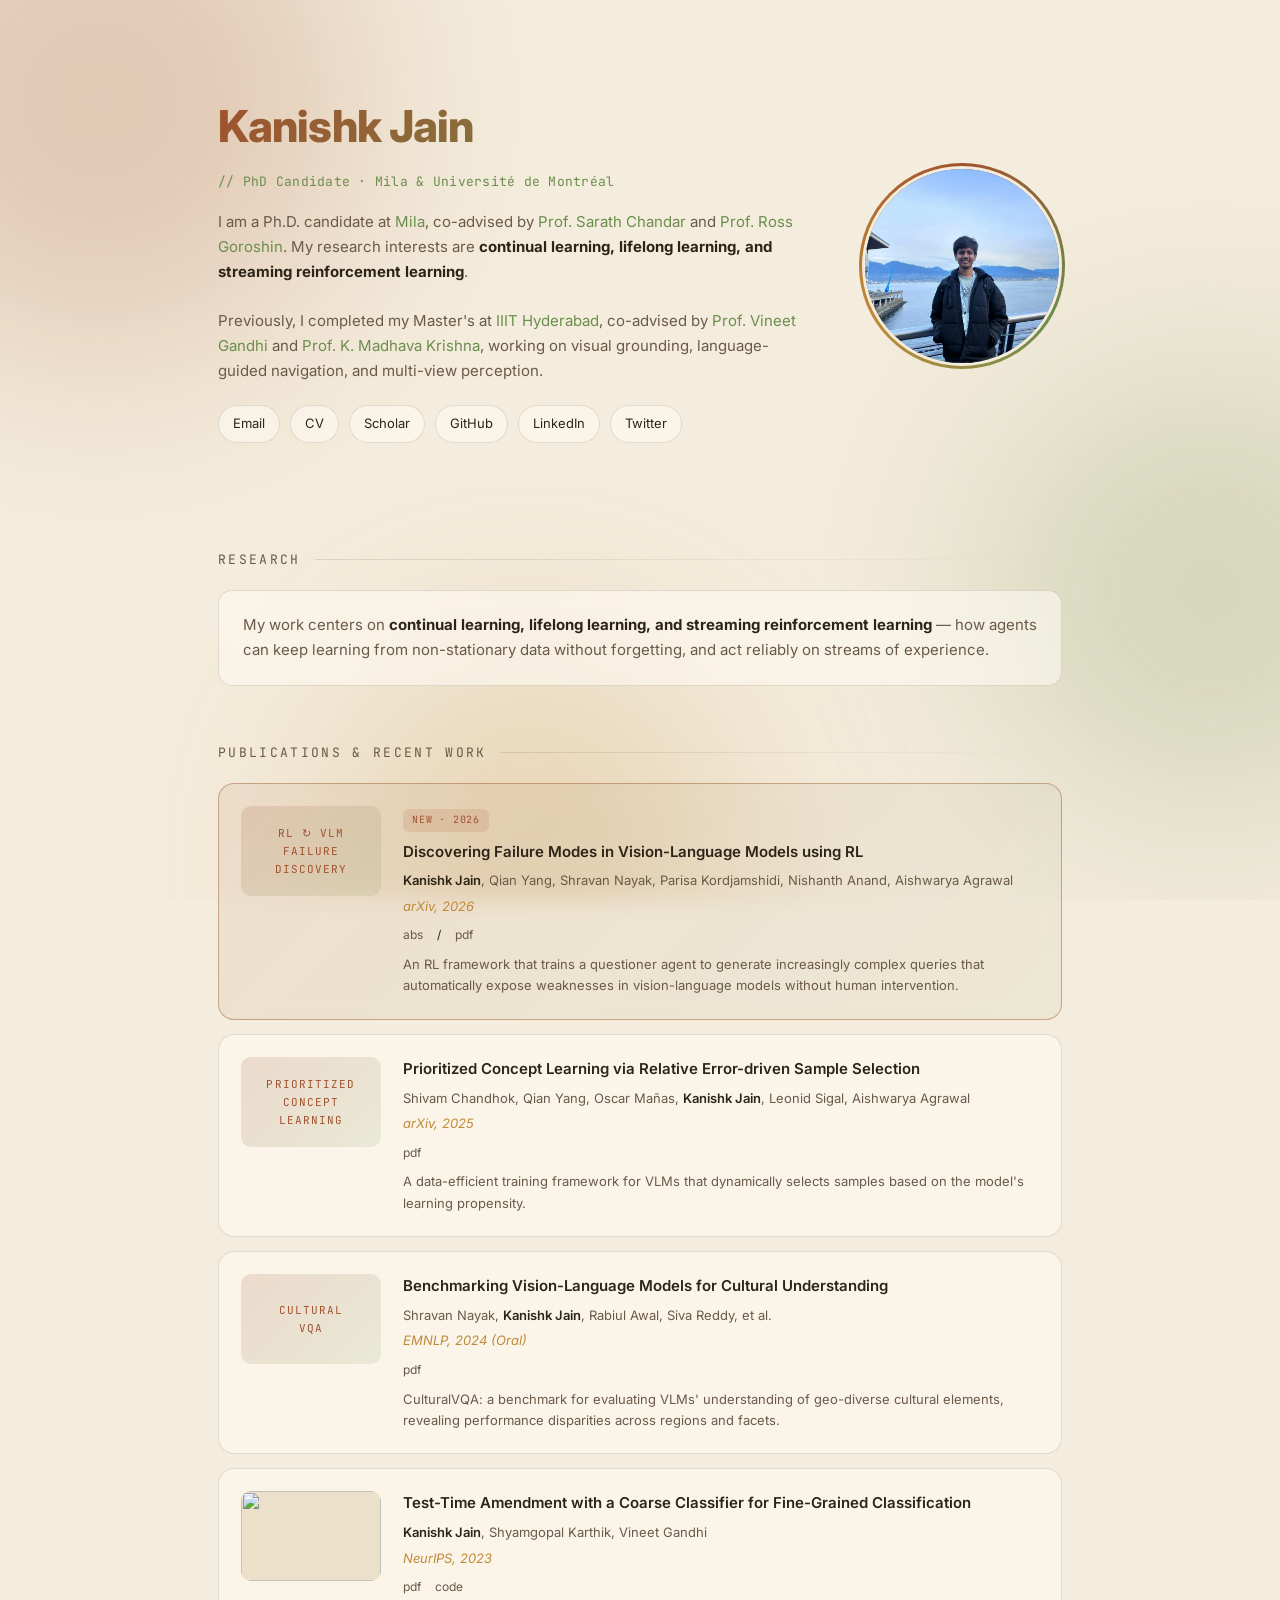
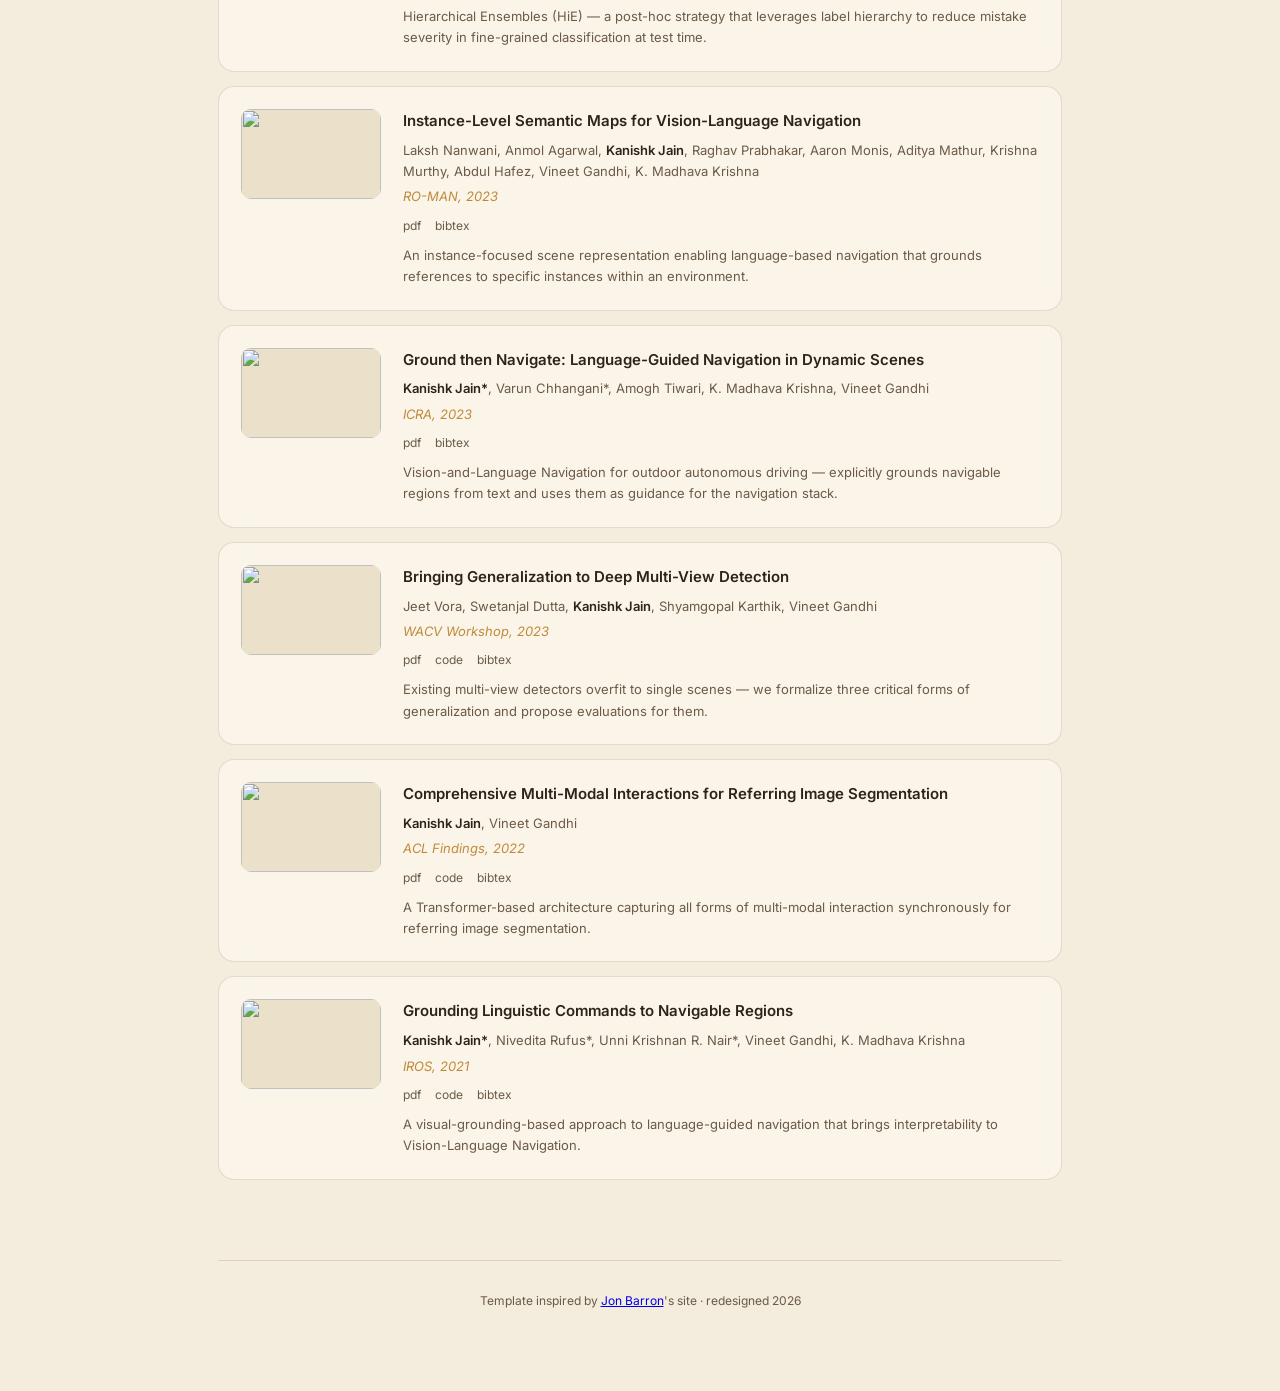
==== index.html @ c694f213 "Fix failure-discovery paper title, authors, and link Co-Authored-By: Claude Opus 4.7 (1M context) <n" ====
<!DOCTYPE HTML>
<html lang="en">
<head>
  <meta charset="UTF-8">
  <title>Kanishk Jain</title>
  <meta name="author" content="Kanishk Jain">
  <meta name="viewport" content="width=device-width, initial-scale=1">
  <link rel="stylesheet" type="text/css" href="stylesheet.css">
  <link rel="icon" href="data:image/svg+xml,<svg xmlns=%22http://www.w3.org/2000/svg%22 viewBox=%220 0 100 100%22><text y=%22.9em%22 font-size=%2290%22>🧠</text></svg>">
</head>
<body>

<div class="bg-orbs">
  <div class="orb o1"></div>
  <div class="orb o2"></div>
  <div class="orb o3"></div>
</div>

<div class="container">

  <!-- ============ HERO ============ -->
  <header class="hero">
    <div>
      <h1 class="name">Kanishk Jain</h1>
      <div class="tagline">// PhD Candidate · Mila &amp; Université de Montréal</div>
      <p class="bio">
        I am a Ph.D. candidate at <a href="https://mila.quebec/">Mila</a>, co-advised by
        <a href="https://sarathchandar.in/">Prof. Sarath Chandar</a> and
        <a href="https://research.google/people/ross-goroshin/">Prof. Ross Goroshin</a>.
        My research interests are <strong style="color:var(--text)">continual learning, lifelong learning,
        and streaming reinforcement learning</strong>.
        <br><br>
        Previously, I completed my Master's at <a href="https://www.iiit.ac.in/">IIIT Hyderabad</a>,
        co-advised by <a href="https://www.iiit.ac.in/people/faculty/vgandhi/">Prof. Vineet Gandhi</a> and
        <a href="https://www.iiit.ac.in/people/faculty/mkrishna/">Prof. K. Madhava Krishna</a>,
        working on visual grounding, language-guided navigation, and multi-view perception.
      </p>
      <div class="links">
        <a href="mailto:kanishk5991@gmail.com">Email</a>
        <a href="data/Kanishk_CV.pdf">CV</a>
        <a href="https://scholar.google.com/citations?user=NCVuTTAAAAAJ&hl=en">Scholar</a>
        <a href="https://github.com/kanji1011">GitHub</a>
        <a href="https://www.linkedin.com/in/kanji95/">LinkedIn</a>
        <a href="https://twitter.com/kanishkjain95">Twitter</a>
      </div>
    </div>
    <div class="avatar-wrap">
      <img class="avatar" src="images/IMG_20250118_144211_447.webp" alt="Kanishk Jain">
    </div>
  </header>

  <!-- ============ RESEARCH ============ -->
  <section>
    <div class="section-title">Research</div>
    <div class="research-blurb">
      My work centers on <strong style="color:var(--text)">continual learning, lifelong learning, and
      streaming reinforcement learning</strong> — how agents can keep learning from non-stationary data
      without forgetting, and act reliably on streams of experience.
    </div>
  </section>

  <!-- ============ PUBLICATIONS ============ -->
  <section>
    <div class="section-title">Publications &amp; Recent Work</div>

    <!-- Featured: failure discovery -->
    <article class="pub featured">
      <div class="pub-thumb placeholder">RL ↻ VLM<br>FAILURE<br>DISCOVERY</div>
      <div>
        <span class="pub-tag">New · 2026</span>
        <div class="pub-title"><a href="https://arxiv.org/abs/2604.04733">Discovering Failure Modes in Vision-Language Models using RL</a></div>
        <div class="pub-authors"><strong>Kanishk Jain</strong>, Qian Yang, Shravan Nayak, Parisa Kordjamshidi, Nishanth Anand, Aishwarya Agrawal</div>
        <div class="pub-venue">arXiv, 2026</div>
        <div class="pub-actions"><a href="https://arxiv.org/abs/2604.04733">abs</a> / <a href="https://arxiv.org/pdf/2604.04733">pdf</a></div>
        <p class="pub-desc">An RL framework that trains a questioner agent to generate increasingly complex queries that automatically expose weaknesses in vision-language models without human intervention.</p>
      </div>
    </article>

    <article class="pub">
      <div class="pub-thumb placeholder">PRIORITIZED<br>CONCEPT<br>LEARNING</div>
      <div>
        <div class="pub-title"><a href="https://arxiv.org/abs/2506.01085">Prioritized Concept Learning via Relative Error-driven Sample Selection</a></div>
        <div class="pub-authors">Shivam Chandhok, Qian Yang, Oscar Mañas, <strong>Kanishk Jain</strong>, Leonid Sigal, Aishwarya Agrawal</div>
        <div class="pub-venue">arXiv, 2025</div>
        <div class="pub-actions"><a href="https://arxiv.org/abs/2506.01085">pdf</a></div>
        <p class="pub-desc">A data-efficient training framework for VLMs that dynamically selects samples based on the model's learning propensity.</p>
      </div>
    </article>

    <article class="pub">
      <div class="pub-thumb placeholder">CULTURAL<br>VQA</div>
      <div>
        <div class="pub-title"><a href="https://arxiv.org/abs/2407.10920">Benchmarking Vision-Language Models for Cultural Understanding</a></div>
        <div class="pub-authors">Shravan Nayak, <strong>Kanishk Jain</strong>, Rabiul Awal, Siva Reddy, et al.</div>
        <div class="pub-venue">EMNLP, 2024 (Oral)</div>
        <div class="pub-actions"><a href="https://arxiv.org/abs/2407.10920">pdf</a></div>
        <p class="pub-desc">CulturalVQA: a benchmark for evaluating VLMs' understanding of geo-diverse cultural elements, revealing performance disparities across regions and facets.</p>
      </div>
    </article>

    <article class="pub">
      <div class="pub-thumb"><img src="images/fgvc10_2023.png" alt=""></div>
      <div>
        <div class="pub-title"><a href="https://openreview.net/forum?id=hiQG8qGxso">Test-Time Amendment with a Coarse Classifier for Fine-Grained Classification</a></div>
        <div class="pub-authors"><strong>Kanishk Jain</strong>, Shyamgopal Karthik, Vineet Gandhi</div>
        <div class="pub-venue">NeurIPS, 2023</div>
        <div class="pub-actions">
          <a href="https://openreview.net/pdf?id=hiQG8qGxso">pdf</a>
          <a href="https://github.com/kanji1011/Hierarchical-Ensembles">code</a>
        </div>
        <p class="pub-desc">Hierarchical Ensembles (HiE) — a post-hoc strategy that leverages label hierarchy to reduce mistake severity in fine-grained classification at test time.</p>
      </div>
    </article>

    <article class="pub">
      <div class="pub-thumb"><img src="images/roman_2023.png" alt=""></div>
      <div>
        <div class="pub-title"><a href="https://arxiv.org/abs/2305.12363">Instance-Level Semantic Maps for Vision-Language Navigation</a></div>
        <div class="pub-authors">Laksh Nanwani, Anmol Agarwal, <strong>Kanishk Jain</strong>, Raghav Prabhakar, Aaron Monis, Aditya Mathur, Krishna Murthy, Abdul Hafez, Vineet Gandhi, K. Madhava Krishna</div>
        <div class="pub-venue">RO-MAN, 2023</div>
        <div class="pub-actions">
          <a href="https://arxiv.org/pdf/2305.12363.pdf">pdf</a>
          <a href="data/roman_2023.bib">bibtex</a>
        </div>
        <p class="pub-desc">An instance-focused scene representation enabling language-based navigation that grounds references to specific instances within an environment.</p>
      </div>
    </article>

    <article class="pub">
      <div class="pub-thumb"><img src="images/vln_2022.jpg" alt=""></div>
      <div>
        <div class="pub-title"><a href="https://arxiv.org/abs/2209.11972">Ground then Navigate: Language-Guided Navigation in Dynamic Scenes</a></div>
        <div class="pub-authors"><strong>Kanishk Jain*</strong>, Varun Chhangani*, Amogh Tiwari, K. Madhava Krishna, Vineet Gandhi</div>
        <div class="pub-venue">ICRA, 2023</div>
        <div class="pub-actions">
          <a href="https://arxiv.org/pdf/2209.11972.pdf">pdf</a>
          <a href="data/vln_2022.bib">bibtex</a>
        </div>
        <p class="pub-desc">Vision-and-Language Navigation for outdoor autonomous driving — explicitly grounds navigable regions from text and uses them as guidance for the navigation stack.</p>
      </div>
    </article>

    <article class="pub">
      <div class="pub-thumb"><img src="images/mvd.jpg" alt=""></div>
      <div>
        <div class="pub-title"><a href="https://openaccess.thecvf.com/content/WACV2023W/RWS/html/Vora_Bringing_Generalization_to_Deep_Multi-View_Pedestrian_Detection_WACVW_2023_paper.html">Bringing Generalization to Deep Multi-View Detection</a></div>
        <div class="pub-authors">Jeet Vora, Swetanjal Dutta, <strong>Kanishk Jain</strong>, Shyamgopal Karthik, Vineet Gandhi</div>
        <div class="pub-venue">WACV Workshop, 2023</div>
        <div class="pub-actions">
          <a href="https://openaccess.thecvf.com/content/WACV2023W/RWS/papers/Vora_Bringing_Generalization_to_Deep_Multi-View_Pedestrian_Detection_WACVW_2023_paper.pdf">pdf</a>
          <a href="https://github.com/jeetv/gmvd">code</a>
          <a href="data/mvd.bib">bibtex</a>
        </div>
        <p class="pub-desc">Existing multi-view detectors overfit to single scenes — we formalize three critical forms of generalization and propose evaluations for them.</p>
      </div>
    </article>

    <article class="pub">
      <div class="pub-thumb"><img src="images/acl_2022.jpg" alt=""></div>
      <div>
        <div class="pub-title"><a href="https://aclanthology.org/2022.findings-acl.270/">Comprehensive Multi-Modal Interactions for Referring Image Segmentation</a></div>
        <div class="pub-authors"><strong>Kanishk Jain</strong>, Vineet Gandhi</div>
        <div class="pub-venue">ACL Findings, 2022</div>
        <div class="pub-actions">
          <a href="https://aclanthology.org/2022.findings-acl.270.pdf">pdf</a>
          <a href="https://github.com/kanji1011/SHNET">code</a>
          <a href="data/acl_2022.bib">bibtex</a>
        </div>
        <p class="pub-desc">A Transformer-based architecture capturing all forms of multi-modal interaction synchronously for referring image segmentation.</p>
      </div>
    </article>

    <article class="pub">
      <div class="pub-thumb"><img src="images/iros_2021.jpg" alt=""></div>
      <div>
        <div class="pub-title"><a href="https://ieeexplore.ieee.org/document/9636172">Grounding Linguistic Commands to Navigable Regions</a></div>
        <div class="pub-authors"><strong>Kanishk Jain*</strong>, Nivedita Rufus*, Unni Krishnan R. Nair*, Vineet Gandhi, K. Madhava Krishna</div>
        <div class="pub-venue">IROS, 2021</div>
        <div class="pub-actions">
          <a href="https://arxiv.org/pdf/2112.13031.pdf">pdf</a>
          <a href="https://github.com/kanji1011/Talk2car-Refseg">code</a>
          <a href="data/iros_2021.bib">bibtex</a>
        </div>
        <p class="pub-desc">A visual-grounding-based approach to language-guided navigation that brings interpretability to Vision-Language Navigation.</p>
      </div>
    </article>

  </section>

  <footer>
    Template inspired by <a href="https://people.eecs.berkeley.edu/~barron/" target="_blank">Jon Barron</a>'s site · redesigned 2026
  </footer>

</div>

<script>
  // Reveal cards on scroll
  const io = new IntersectionObserver((entries) => {
    entries.forEach((e, i) => {
      if (e.isIntersecting) {
        setTimeout(() => e.target.classList.add('visible'), i * 60);
        io.unobserve(e.target);
      }
    });
  }, { threshold: 0.12 });
  document.querySelectorAll('.pub').forEach(el => io.observe(el));
</script>

</body>
</html>
---- stylesheet.css ----
/* ---------- Fonts ---------- */
@import url('https://fonts.googleapis.com/css2?family=Inter:wght@300;400;500;600;700;800&family=JetBrains+Mono:wght@400;500&display=swap');

/* ---------- Theme: earthy parchment ---------- */
:root {
  --bg: #f4ecdc;
  --bg-soft: #ebe0c9;
  --bg-card: rgba(255, 252, 244, 0.55);
  --border: rgba(74, 56, 38, 0.14);
  --text: #2d2418;
  --text-dim: #6b5a47;
  --accent: #a0522d;
  --accent-2: #6b8e4e;
  --accent-3: #c08a3a;
  --glow: 0 8px 30px rgba(160, 82, 45, 0.18);
}

* { box-sizing: border-box; margin: 0; padding: 0; }

html { scroll-behavior: smooth; }

body {
  font-family: 'Inter', system-ui, sans-serif;
  background: var(--bg);
  color: var(--text);
  line-height: 1.65;
  font-size: 15px;
  overflow-x: hidden;
  -webkit-font-smoothing: antialiased;
}

/* ---------- Animated background ---------- */
.bg-orbs {
  position: fixed;
  inset: 0;
  z-index: -1;
  overflow: hidden;
  pointer-events: none;
}
.orb {
  position: absolute;
  border-radius: 50%;
  filter: blur(100px);
  opacity: 0.22;
  animation: float 22s ease-in-out infinite;
}
.orb.o1 { width: 520px; height: 520px; background: var(--accent);   top: -160px; left: -160px; }
.orb.o2 { width: 460px; height: 460px; background: var(--accent-2); top: 40%;   right: -160px; animation-delay: -8s; }
.orb.o3 { width: 420px; height: 420px; background: var(--accent-3); bottom: -160px; left: 25%; animation-delay: -14s; }

@keyframes float {
  0%, 100% { transform: translate(0, 0) scale(1); }
  33%      { transform: translate(60px, -40px) scale(1.08); }
  66%      { transform: translate(-40px, 60px) scale(0.95); }
}

/* ---------- Layout ---------- */
.container {
  max-width: 900px;
  margin: 0 auto;
  padding: 60px 28px 80px;
}

/* ---------- Hero ---------- */
.hero {
  display: grid;
  grid-template-columns: 1fr 200px;
  gap: 48px;
  align-items: center;
  padding: 30px 0 50px;
  animation: fadeUp 0.8s ease-out;
}
@keyframes fadeUp {
  from { opacity: 0; transform: translateY(20px); }
  to   { opacity: 1; transform: translateY(0); }
}

.name {
  font-size: 44px;
  font-weight: 800;
  letter-spacing: -0.02em;
  background: linear-gradient(135deg, var(--accent) 0%, var(--accent-2) 50%, var(--accent-3) 100%);
  background-size: 200% 200%;
  -webkit-background-clip: text;
  background-clip: text;
  -webkit-text-fill-color: transparent;
  animation: gradientShift 8s ease infinite;
  margin-bottom: 8px;
}
@keyframes gradientShift {
  0%, 100% { background-position: 0% 50%; }
  50%      { background-position: 100% 50%; }
}

.tagline {
  font-family: 'JetBrains Mono', monospace;
  color: var(--accent-2);
  font-size: 13px;
  margin-bottom: 18px;
  letter-spacing: 0.02em;
}

.bio {
  color: var(--text-dim);
  margin-bottom: 22px;
}

.bio a, p a { color: var(--accent-2); text-decoration: none; border-bottom: 1px dashed transparent; transition: border-color 0.2s; }
.bio a:hover, p a:hover { border-bottom-color: var(--accent-2); }

.links {
  display: flex;
  flex-wrap: wrap;
  gap: 10px;
}
.links a {
  padding: 7px 14px;
  border: 1px solid var(--border);
  border-radius: 999px;
  font-size: 13px;
  color: var(--text);
  background: var(--bg-card);
  transition: all 0.25s ease;
  text-decoration: none;
}
.links a:hover {
  border-color: var(--accent);
  color: var(--accent);
  transform: translateY(-2px);
  box-shadow: var(--glow);
}

.avatar-wrap {
  position: relative;
  width: 200px;
  height: 200px;
}
.avatar-wrap::before {
  content: '';
  position: absolute;
  inset: -3px;
  border-radius: 50%;
  background: conic-gradient(from 0deg, var(--accent), var(--accent-2), var(--accent-3), var(--accent));
  animation: spin 8s linear infinite;
  z-index: 0;
}
@keyframes spin { to { transform: rotate(360deg); } }
.avatar {
  position: relative;
  width: 100%;
  height: 100%;
  border-radius: 50%;
  object-fit: cover;
  border: 3px solid var(--bg);
  z-index: 1;
  transition: transform 0.4s ease;
}
.avatar:hover { transform: scale(1.04); }

/* ---------- Sections ---------- */
section { margin-top: 56px; }

.section-title {
  font-size: 13px;
  font-family: 'JetBrains Mono', monospace;
  text-transform: uppercase;
  letter-spacing: 0.18em;
  color: var(--text-dim);
  margin-bottom: 20px;
  display: flex;
  align-items: center;
  gap: 14px;
}
.section-title::after {
  content: '';
  flex: 1;
  height: 1px;
  background: linear-gradient(90deg, var(--border), transparent);
}

.research-blurb {
  color: var(--text-dim);
  padding: 22px 24px;
  border: 1px solid var(--border);
  border-radius: 14px;
  background: var(--bg-card);
  backdrop-filter: blur(10px);
}

/* ---------- Publication cards ---------- */
.pub {
  display: grid;
  grid-template-columns: 140px 1fr;
  gap: 22px;
  padding: 22px;
  margin-bottom: 14px;
  border: 1px solid var(--border);
  border-radius: 16px;
  background: var(--bg-card);
  backdrop-filter: blur(10px);
  transition: all 0.3s ease;
  opacity: 0;
  transform: translateY(20px);
}
.pub.visible { opacity: 1; transform: translateY(0); }
.pub:hover {
  border-color: rgba(160, 82, 45, 0.45);
  transform: translateY(-3px);
  box-shadow: var(--glow);
}

.pub.featured {
  border-color: rgba(160, 82, 45, 0.45);
  background: linear-gradient(135deg, rgba(160, 82, 45, 0.08), rgba(107, 142, 78, 0.05));
}
.pub-tag {
  display: inline-block;
  padding: 3px 9px;
  font-family: 'JetBrains Mono', monospace;
  font-size: 10px;
  letter-spacing: 0.08em;
  text-transform: uppercase;
  border-radius: 6px;
  background: rgba(160, 82, 45, 0.14);
  color: var(--accent);
  margin-bottom: 8px;
}

.pub-thumb {
  width: 140px;
  height: 90px;
  border-radius: 10px;
  overflow: hidden;
  background: var(--bg-soft);
  display: flex;
  align-items: center;
  justify-content: center;
}
.pub-thumb img {
  width: 100%;
  height: 100%;
  object-fit: cover;
  transition: transform 0.4s ease;
}
.pub:hover .pub-thumb img { transform: scale(1.08); }

.pub-thumb.placeholder {
  background: linear-gradient(135deg, rgba(160, 82, 45, 0.16), rgba(107, 142, 78, 0.12));
  font-family: 'JetBrains Mono', monospace;
  font-size: 11px;
  color: var(--accent);
  letter-spacing: 0.1em;
  text-align: center;
  padding: 8px;
}

.pub-title {
  font-size: 15px;
  font-weight: 600;
  color: var(--text);
  margin-bottom: 6px;
  transition: color 0.2s;
}
.pub-title a { color: inherit; text-decoration: none; }
.pub:hover .pub-title { color: var(--accent-2); }

.pub-authors { font-size: 13px; color: var(--text-dim); margin-bottom: 4px; }
.pub-authors strong { color: var(--text); font-weight: 600; }
.pub-venue { font-style: italic; font-size: 13px; color: var(--accent-3); margin-bottom: 8px; }
.pub-actions { display: flex; gap: 14px; margin-bottom: 8px; font-size: 12px; }
.pub-actions a {
  color: var(--text-dim);
  text-decoration: none;
  border-bottom: 1px solid transparent;
  transition: all 0.2s;
}
.pub-actions a:hover { color: var(--accent-2); border-bottom-color: var(--accent-2); }
.pub-desc { font-size: 13px; color: var(--text-dim); margin-top: 6px; }

/* ---------- Footer ---------- */
footer {
  margin-top: 80px;
  padding-top: 30px;
  border-top: 1px solid var(--border);
  text-align: center;
  font-size: 12px;
  color: var(--text-dim);
}

/* ---------- Responsive ---------- */
@media (max-width: 720px) {
  .hero { grid-template-columns: 1fr; text-align: center; }
  .avatar-wrap { width: 160px; height: 160px; margin: 0 auto; }
  .links { justify-content: center; }
  .pub { grid-template-columns: 1fr; }
  .pub-thumb { width: 100%; height: 140px; }
  .name { font-size: 34px; }
}
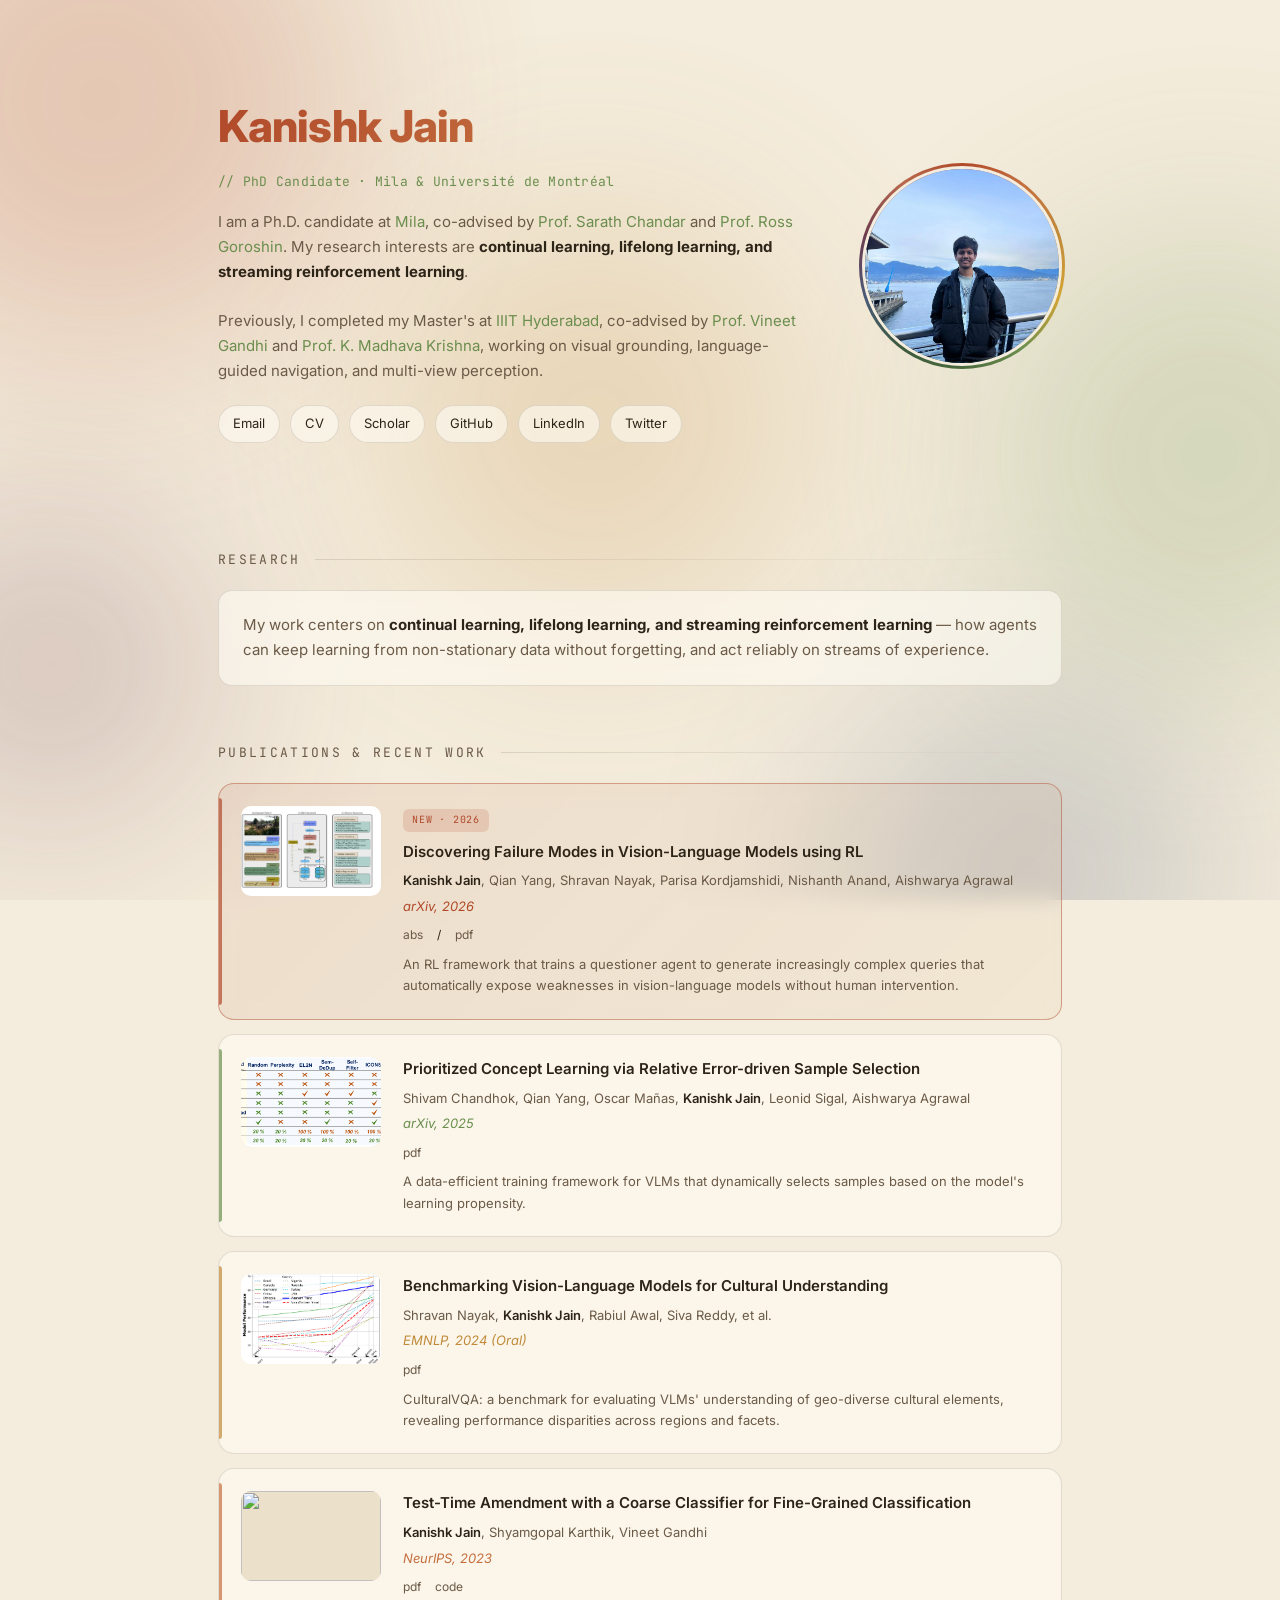
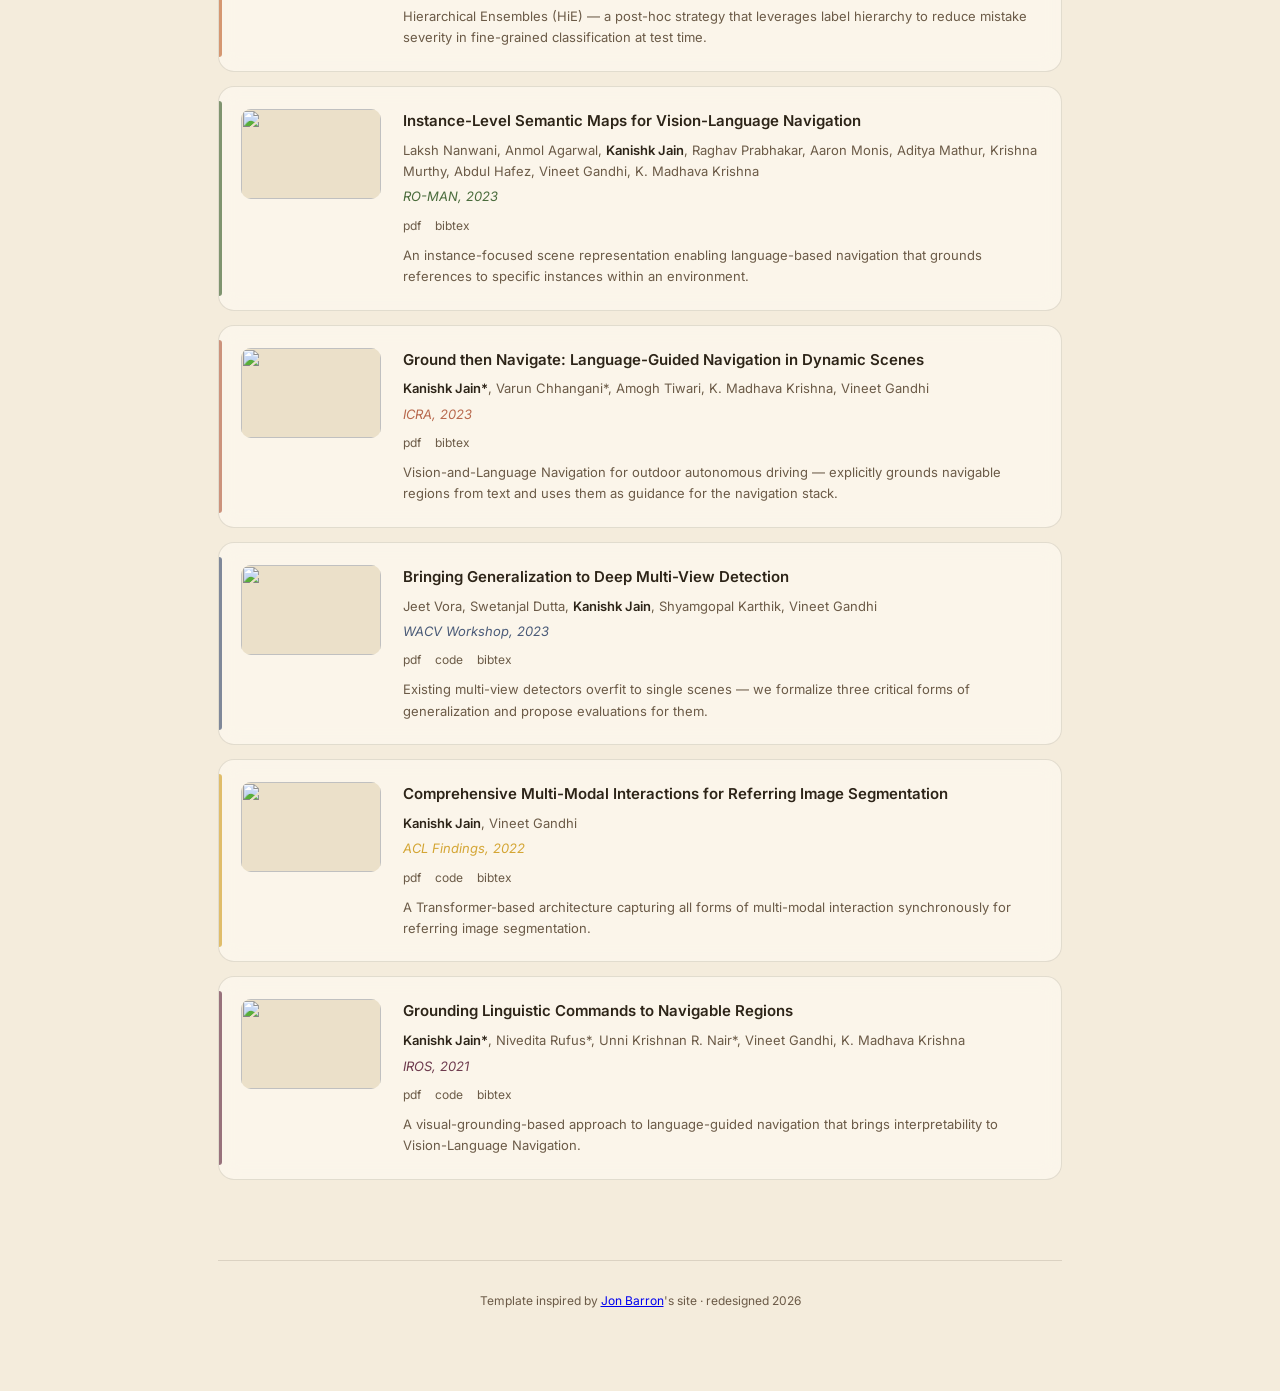
==== commit 31b386b6: "Add teaser figures and richer multi-tone earth palette - Use arxiv teaser figures for failure-discov" ====
--- a/index.html
+++ b/index.html
@@ -14,6 +14,8 @@
   <div class="orb o1"></div>
   <div class="orb o2"></div>
   <div class="orb o3"></div>
+  <div class="orb o4"></div>
+  <div class="orb o5"></div>
 </div>
 
 <div class="container">
@@ -65,7 +67,7 @@
 
     <!-- Featured: failure discovery -->
     <article class="pub featured">
-      <div class="pub-thumb placeholder">RL ↻ VLM<br>FAILURE<br>DISCOVERY</div>
+      <div class="pub-thumb"><img src="images/failure_discovery.png" alt=""></div>
       <div>
         <span class="pub-tag">New · 2026</span>
         <div class="pub-title"><a href="https://arxiv.org/abs/2604.04733">Discovering Failure Modes in Vision-Language Models using RL</a></div>
@@ -77,7 +79,7 @@
     </article>
 
     <article class="pub">
-      <div class="pub-thumb placeholder">PRIORITIZED<br>CONCEPT<br>LEARNING</div>
+      <div class="pub-thumb"><img src="images/prioritized_concept.png" alt=""></div>
       <div>
         <div class="pub-title"><a href="https://arxiv.org/abs/2506.01085">Prioritized Concept Learning via Relative Error-driven Sample Selection</a></div>
         <div class="pub-authors">Shivam Chandhok, Qian Yang, Oscar Mañas, <strong>Kanishk Jain</strong>, Leonid Sigal, Aishwarya Agrawal</div>
@@ -88,7 +90,7 @@
     </article>
 
     <article class="pub">
-      <div class="pub-thumb placeholder">CULTURAL<br>VQA</div>
+      <div class="pub-thumb"><img src="images/cultural_vqa.png" alt=""></div>
       <div>
         <div class="pub-title"><a href="https://arxiv.org/abs/2407.10920">Benchmarking Vision-Language Models for Cultural Understanding</a></div>
         <div class="pub-authors">Shravan Nayak, <strong>Kanishk Jain</strong>, Rabiul Awal, Siva Reddy, et al.</div>
--- a/stylesheet.css
+++ b/stylesheet.css
@@ -1,17 +1,32 @@
 /* ---------- Fonts ---------- */
 @import url('https://fonts.googleapis.com/css2?family=Inter:wght@300;400;500;600;700;800&family=JetBrains+Mono:wght@400;500&display=swap');
 
-/* ---------- Theme: earthy parchment ---------- */
+/* ---------- Theme: earthy parchment (multi-tone) ---------- */
 :root {
   --bg: #f4ecdc;
   --bg-soft: #ebe0c9;
-  --bg-card: rgba(255, 252, 244, 0.55);
+  --bg-card: rgba(255, 252, 244, 0.6);
   --border: rgba(74, 56, 38, 0.14);
   --text: #2d2418;
   --text-dim: #6b5a47;
-  --accent: #a0522d;
-  --accent-2: #6b8e4e;
-  --accent-3: #c08a3a;
+
+  /* earth palette */
+  --sienna:    #a0522d;
+  --sage:      #6b8e4e;
+  --ochre:     #c08a3a;
+  --rust:      #b0492a;
+  --moss:      #4a6b3c;
+  --mustard:   #d4a534;
+  --clay:      #c46f3f;
+  --forest:    #3d5a3c;
+  --rose:      #b8694e;
+  --indigo:    #4a5a78;
+  --saffron:   #d49a3a;
+  --plum:      #6e3b4e;
+
+  --accent: var(--sienna);
+  --accent-2: var(--sage);
+  --accent-3: var(--ochre);
   --glow: 0 8px 30px rgba(160, 82, 45, 0.18);
 }
 
@@ -44,9 +59,11 @@
   opacity: 0.22;
   animation: float 22s ease-in-out infinite;
 }
-.orb.o1 { width: 520px; height: 520px; background: var(--accent);   top: -160px; left: -160px; }
-.orb.o2 { width: 460px; height: 460px; background: var(--accent-2); top: 40%;   right: -160px; animation-delay: -8s; }
-.orb.o3 { width: 420px; height: 420px; background: var(--accent-3); bottom: -160px; left: 25%; animation-delay: -14s; }
+.orb.o1 { width: 520px; height: 520px; background: var(--rust);    top: -160px;   left: -160px; }
+.orb.o2 { width: 460px; height: 460px; background: var(--sage);    top: 25%;     right: -160px; animation-delay: -7s; }
+.orb.o3 { width: 420px; height: 420px; background: var(--ochre);   bottom: 30%;  left: 30%;     animation-delay: -12s; }
+.orb.o4 { width: 380px; height: 380px; background: var(--indigo);  bottom: -160px; right: 5%;   animation-delay: -18s; }
+.orb.o5 { width: 340px; height: 340px; background: var(--plum);    top: 55%;     left: -120px;  animation-delay: -3s; }
 
 @keyframes float {
   0%, 100% { transform: translate(0, 0) scale(1); }
@@ -79,8 +96,15 @@
   font-size: 44px;
   font-weight: 800;
   letter-spacing: -0.02em;
-  background: linear-gradient(135deg, var(--accent) 0%, var(--accent-2) 50%, var(--accent-3) 100%);
-  background-size: 200% 200%;
+  background: linear-gradient(120deg,
+    var(--rust) 0%,
+    var(--clay) 20%,
+    var(--ochre) 40%,
+    var(--mustard) 55%,
+    var(--sage) 75%,
+    var(--moss) 90%,
+    var(--indigo) 100%);
+  background-size: 300% 300%;
   -webkit-background-clip: text;
   background-clip: text;
   -webkit-text-fill-color: transparent;
@@ -140,7 +164,10 @@
   position: absolute;
   inset: -3px;
   border-radius: 50%;
-  background: conic-gradient(from 0deg, var(--accent), var(--accent-2), var(--accent-3), var(--accent));
+  background: conic-gradient(from 0deg,
+    var(--rust), var(--clay), var(--ochre), var(--mustard),
+    var(--sage), var(--moss), var(--forest), var(--indigo),
+    var(--plum), var(--rose), var(--rust));
   animation: spin 8s linear infinite;
   z-index: 0;
 }
@@ -203,15 +230,45 @@
   transform: translateY(20px);
 }
 .pub.visible { opacity: 1; transform: translateY(0); }
+
+/* Each card gets its own earth-tone accent via --c */
+.pub                    { --c: var(--sienna); }
+.pub:nth-of-type(1)     { --c: var(--rust); }
+.pub:nth-of-type(2)     { --c: var(--sage); }
+.pub:nth-of-type(3)     { --c: var(--ochre); }
+.pub:nth-of-type(4)     { --c: var(--clay); }
+.pub:nth-of-type(5)     { --c: var(--moss); }
+.pub:nth-of-type(6)     { --c: var(--rose); }
+.pub:nth-of-type(7)     { --c: var(--indigo); }
+.pub:nth-of-type(8)     { --c: var(--mustard); }
+.pub:nth-of-type(9)     { --c: var(--plum); }
+
+.pub::before {
+  content: '';
+  position: absolute;
+  left: 0; top: 14px; bottom: 14px;
+  width: 3px;
+  border-radius: 0 3px 3px 0;
+  background: var(--c);
+  opacity: 0.7;
+}
+.pub { position: relative; }
+
 .pub:hover {
-  border-color: rgba(160, 82, 45, 0.45);
+  border-color: color-mix(in srgb, var(--c) 55%, transparent);
   transform: translateY(-3px);
-  box-shadow: var(--glow);
-}
+  box-shadow: 0 10px 32px color-mix(in srgb, var(--c) 22%, transparent);
+}
+.pub:hover .pub-title { color: var(--c); }
+.pub .pub-venue { color: var(--c); }
+.pub .pub-tag { background: color-mix(in srgb, var(--c) 16%, transparent); color: var(--c); }
+.pub .pub-actions a:hover { color: var(--c); border-bottom-color: var(--c); }
 
 .pub.featured {
-  border-color: rgba(160, 82, 45, 0.45);
-  background: linear-gradient(135deg, rgba(160, 82, 45, 0.08), rgba(107, 142, 78, 0.05));
+  border-color: color-mix(in srgb, var(--c) 45%, transparent);
+  background: linear-gradient(135deg,
+    color-mix(in srgb, var(--c) 9%, transparent),
+    color-mix(in srgb, var(--ochre) 5%, transparent));
 }
 .pub-tag {
   display: inline-block;
@@ -262,11 +319,10 @@
   transition: color 0.2s;
 }
 .pub-title a { color: inherit; text-decoration: none; }
-.pub:hover .pub-title { color: var(--accent-2); }
 
 .pub-authors { font-size: 13px; color: var(--text-dim); margin-bottom: 4px; }
 .pub-authors strong { color: var(--text); font-weight: 600; }
-.pub-venue { font-style: italic; font-size: 13px; color: var(--accent-3); margin-bottom: 8px; }
+.pub-venue { font-style: italic; font-size: 13px; margin-bottom: 8px; }
 .pub-actions { display: flex; gap: 14px; margin-bottom: 8px; font-size: 12px; }
 .pub-actions a {
   color: var(--text-dim);
@@ -274,7 +330,6 @@
   border-bottom: 1px solid transparent;
   transition: all 0.2s;
 }
-.pub-actions a:hover { color: var(--accent-2); border-bottom-color: var(--accent-2); }
 .pub-desc { font-size: 13px; color: var(--text-dim); margin-top: 6px; }
 
 /* ---------- Footer ---------- */
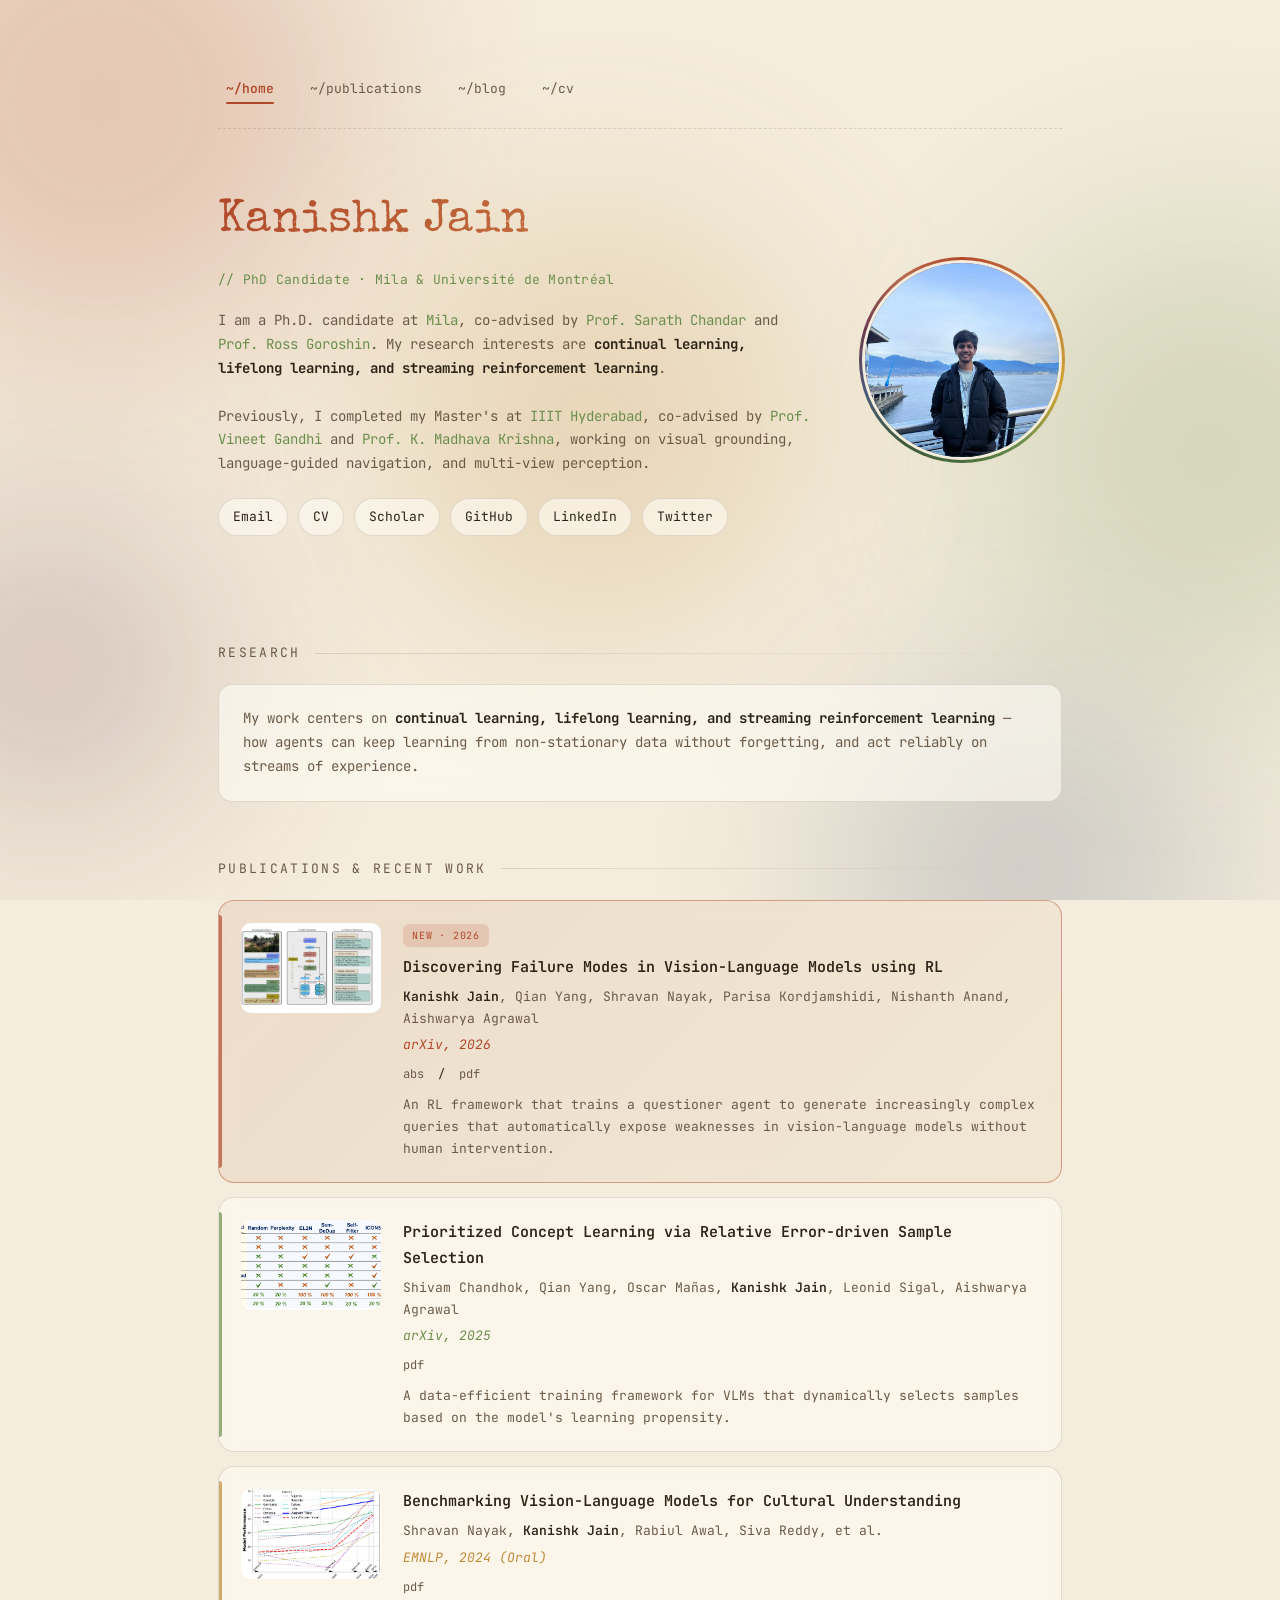
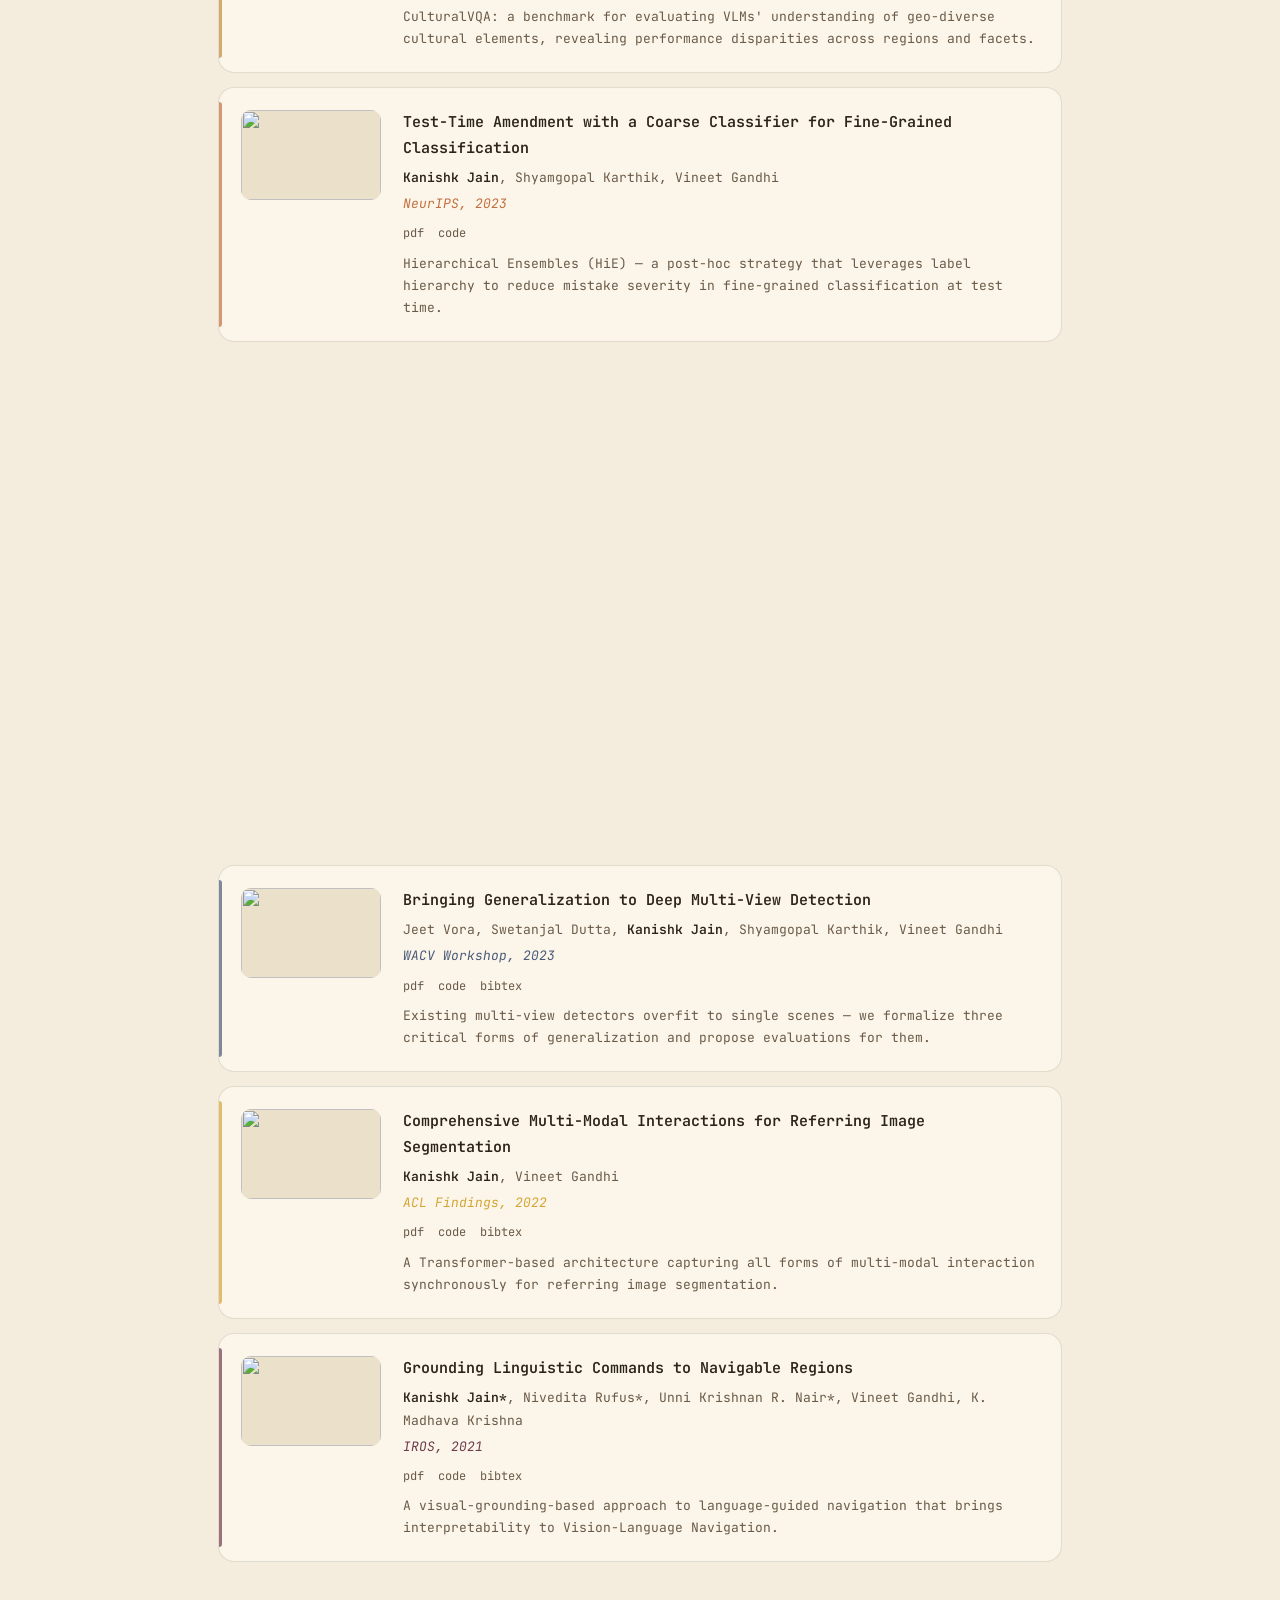
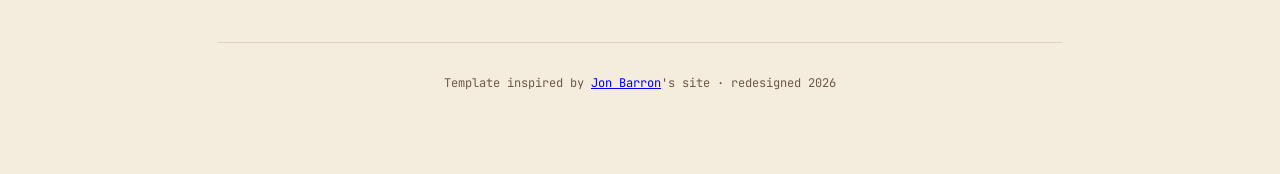
==== commit a00e5fa3: "Add typewriter font, top nav, and blog page - Switch body to JetBrains Mono; use Special Elite for d" ====
--- a/index.html
+++ b/index.html
@@ -19,6 +19,14 @@
 </div>
 
 <div class="container">
+
+  <!-- ============ TOP NAV ============ -->
+  <nav class="topnav">
+    <a href="index.html" class="active">~/home</a>
+    <a href="index.html#publications">~/publications</a>
+    <a href="blog.html">~/blog</a>
+    <a href="data/Kanishk_CV.pdf">~/cv</a>
+  </nav>
 
   <!-- ============ HERO ============ -->
   <header class="hero">
@@ -62,7 +70,7 @@
   </section>
 
   <!-- ============ PUBLICATIONS ============ -->
-  <section>
+  <section id="publications">
     <div class="section-title">Publications &amp; Recent Work</div>
 
     <!-- Featured: failure discovery -->
--- a/stylesheet.css
+++ b/stylesheet.css
@@ -1,5 +1,5 @@
 /* ---------- Fonts ---------- */
-@import url('https://fonts.googleapis.com/css2?family=Inter:wght@300;400;500;600;700;800&family=JetBrains+Mono:wght@400;500&display=swap');
+@import url('https://fonts.googleapis.com/css2?family=JetBrains+Mono:wght@300;400;500;600;700&family=Special+Elite&display=swap');
 
 /* ---------- Theme: earthy parchment (multi-tone) ---------- */
 :root {
@@ -35,13 +35,52 @@
 html { scroll-behavior: smooth; }
 
 body {
-  font-family: 'Inter', system-ui, sans-serif;
+  font-family: 'JetBrains Mono', 'Courier New', monospace;
   background: var(--bg);
   color: var(--text);
-  line-height: 1.65;
-  font-size: 15px;
+  line-height: 1.7;
+  font-size: 14px;
   overflow-x: hidden;
   -webkit-font-smoothing: antialiased;
+}
+
+/* Typewriter accent font for big display elements */
+.tw { font-family: 'Special Elite', 'JetBrains Mono', monospace; }
+
+/* ---------- Top nav ---------- */
+.topnav {
+  display: flex;
+  flex-wrap: wrap;
+  gap: 8px 20px;
+  padding: 14px 0 24px;
+  border-bottom: 1px dashed var(--border);
+  margin-bottom: 24px;
+  font-size: 13px;
+}
+.topnav a {
+  color: var(--text-dim);
+  text-decoration: none;
+  padding: 4px 8px;
+  border-radius: 4px;
+  transition: all 0.2s ease;
+  position: relative;
+}
+.topnav a::before { content: ''; }
+.topnav a:hover {
+  color: var(--rust);
+  background: rgba(176, 73, 42, 0.08);
+}
+.topnav a.active {
+  color: var(--rust);
+  font-weight: 600;
+}
+.topnav a.active::after {
+  content: '';
+  position: absolute;
+  left: 8px; right: 8px; bottom: 0;
+  height: 2px;
+  background: var(--rust);
+  border-radius: 2px;
 }
 
 /* ---------- Animated background ---------- */
@@ -93,9 +132,10 @@
 }
 
 .name {
-  font-size: 44px;
-  font-weight: 800;
-  letter-spacing: -0.02em;
+  font-family: 'Special Elite', 'JetBrains Mono', monospace;
+  font-size: 46px;
+  font-weight: 400;
+  letter-spacing: 0.01em;
   background: linear-gradient(120deg,
     var(--rust) 0%,
     var(--clay) 20%,
@@ -332,6 +372,96 @@
 }
 .pub-desc { font-size: 13px; color: var(--text-dim); margin-top: 6px; }
 
+/* ---------- Blog ---------- */
+.blog-header { padding: 20px 0 30px; animation: fadeUp 0.8s ease-out; }
+.blog-header .bio { color: var(--text-dim); margin-top: 14px; }
+
+.post-grid {
+  display: grid;
+  grid-template-columns: repeat(auto-fill, minmax(320px, 1fr));
+  gap: 18px;
+}
+
+.post-card {
+  --c: var(--sienna);
+  position: relative;
+  padding: 22px 24px;
+  border: 1px solid var(--border);
+  border-radius: 14px;
+  background: var(--bg-card);
+  backdrop-filter: blur(10px);
+  transition: all 0.3s ease;
+}
+.post-card::before {
+  content: '';
+  position: absolute;
+  left: 0; top: 16px; bottom: 16px;
+  width: 3px;
+  border-radius: 0 3px 3px 0;
+  background: var(--c);
+  opacity: 0.75;
+}
+.post-card:hover {
+  transform: translateY(-3px);
+  border-color: color-mix(in srgb, var(--c) 55%, transparent);
+  box-shadow: 0 10px 32px color-mix(in srgb, var(--c) 22%, transparent);
+}
+
+.post-meta {
+  display: flex;
+  justify-content: space-between;
+  align-items: center;
+  margin-bottom: 10px;
+  font-size: 11px;
+  color: var(--text-dim);
+}
+.post-date {
+  font-family: 'JetBrains Mono', monospace;
+  letter-spacing: 0.05em;
+}
+.post-tags { display: flex; gap: 6px; flex-wrap: wrap; }
+.tag {
+  display: inline-block;
+  padding: 2px 8px;
+  border-radius: 999px;
+  background: color-mix(in srgb, var(--c) 12%, transparent);
+  color: var(--c);
+  font-size: 10px;
+  font-family: 'JetBrains Mono', monospace;
+  letter-spacing: 0.05em;
+}
+
+.post-title {
+  font-family: 'Special Elite', 'JetBrains Mono', monospace;
+  font-size: 22px;
+  font-weight: 400;
+  margin-bottom: 10px;
+  line-height: 1.25;
+}
+.post-title a {
+  color: var(--text);
+  text-decoration: none;
+  transition: color 0.2s;
+}
+.post-card:hover .post-title a { color: var(--c); }
+
+.post-excerpt {
+  font-size: 13px;
+  color: var(--text-dim);
+  margin-bottom: 14px;
+  line-height: 1.65;
+}
+
+.read-more {
+  font-family: 'JetBrains Mono', monospace;
+  font-size: 12px;
+  color: var(--c);
+  text-decoration: none;
+  border-bottom: 1px dashed transparent;
+  transition: border-color 0.2s;
+}
+.read-more:hover { border-bottom-color: var(--c); }
+
 /* ---------- Footer ---------- */
 footer {
   margin-top: 80px;
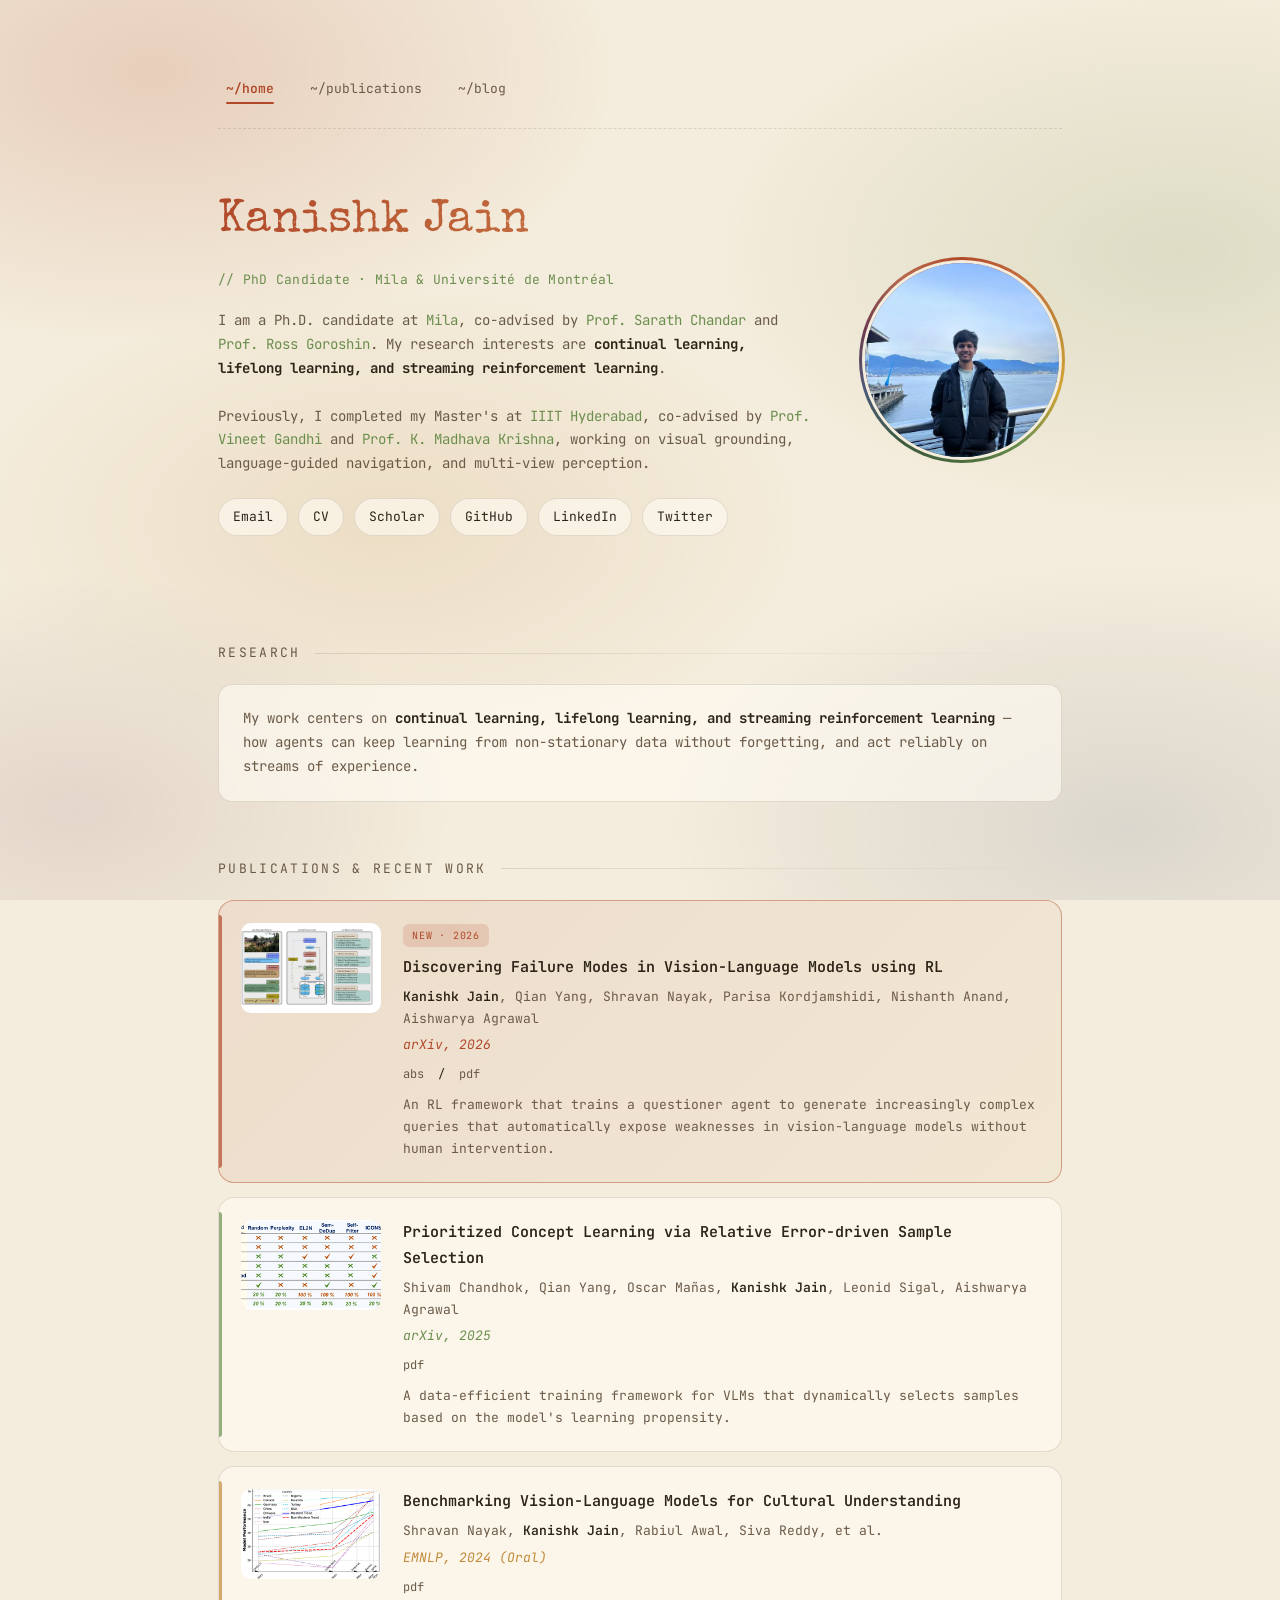
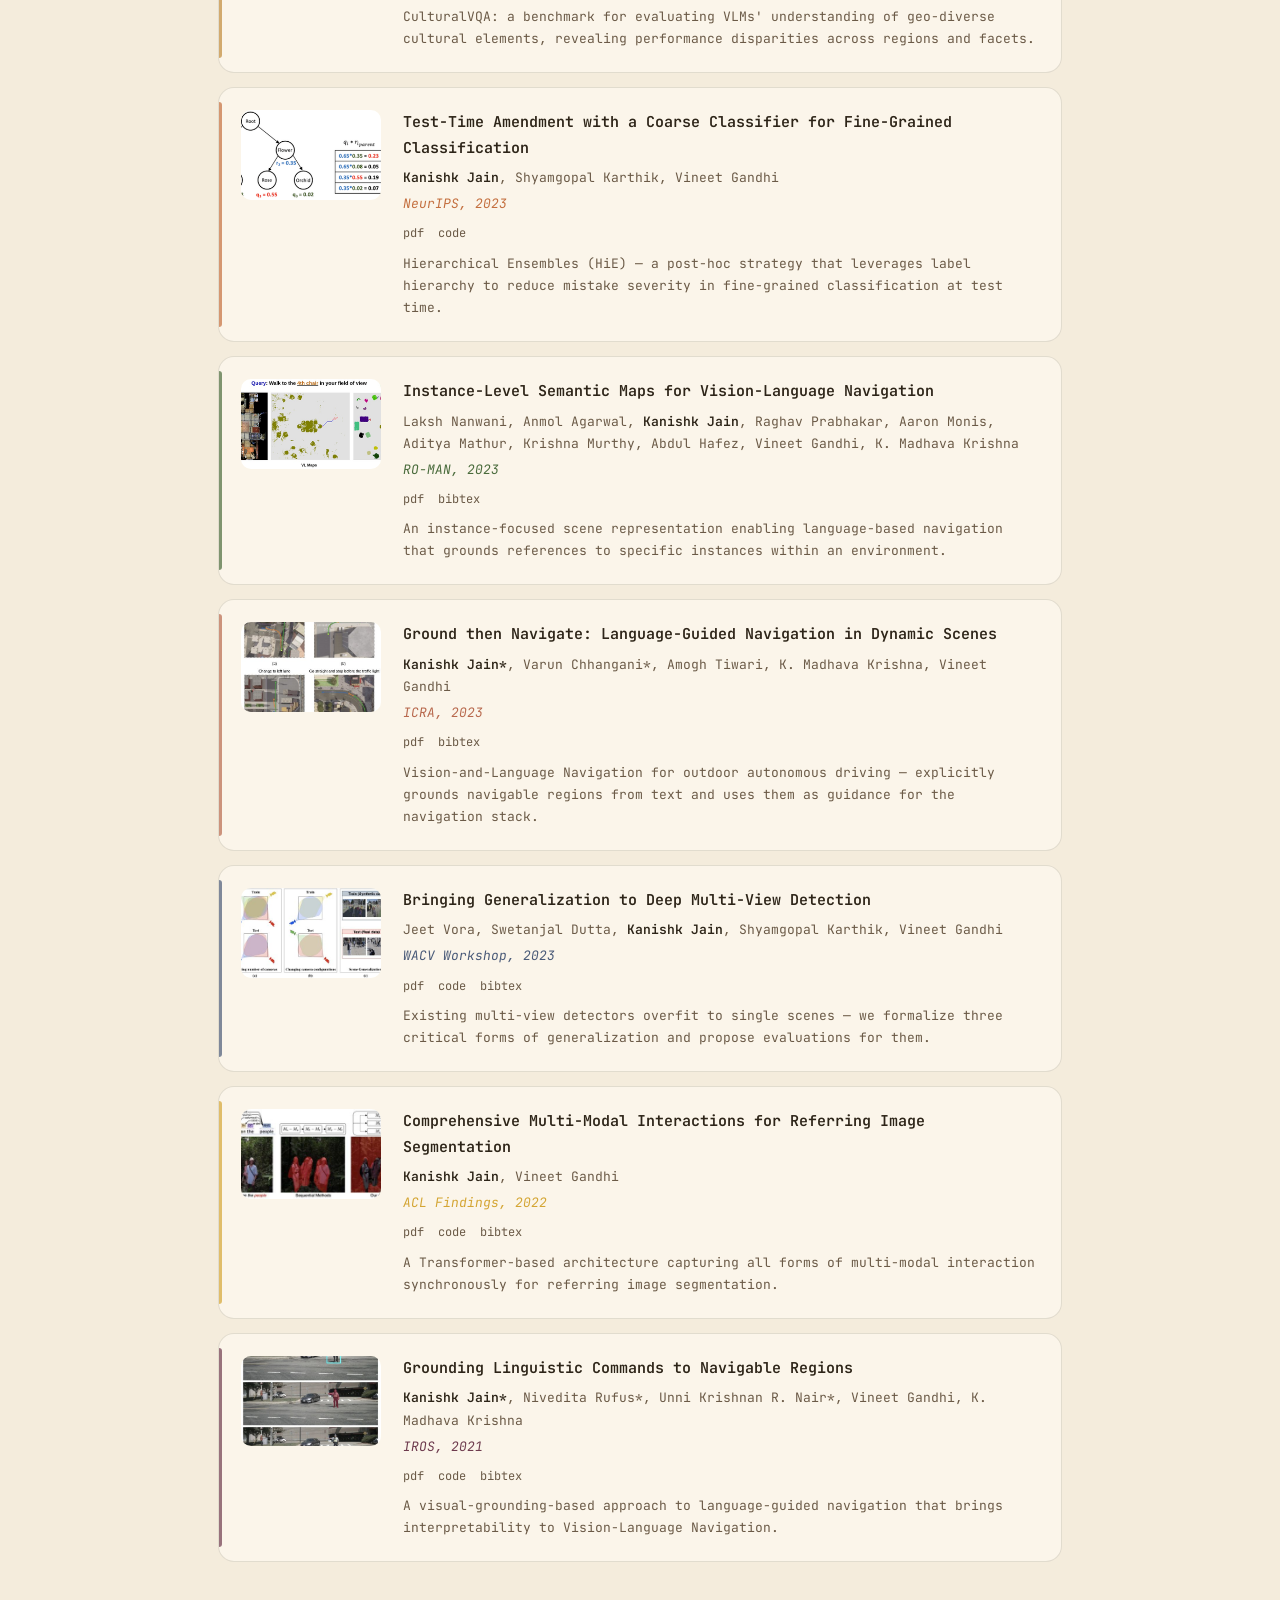
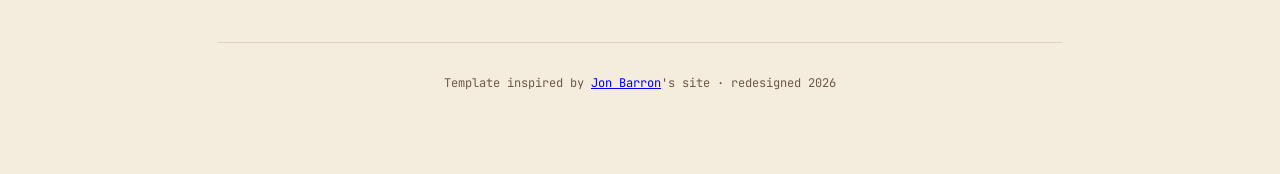
==== commit cb305c4a: "Speed up website and clean up nav - Compress all images (10 MB -> ~575 KB total); delete unused lega" ====
--- a/index.html
+++ b/index.html
@@ -5,18 +5,15 @@
   <title>Kanishk Jain</title>
   <meta name="author" content="Kanishk Jain">
   <meta name="viewport" content="width=device-width, initial-scale=1">
+  <link rel="preconnect" href="https://fonts.googleapis.com">
+  <link rel="preconnect" href="https://fonts.gstatic.com" crossorigin>
+  <link rel="stylesheet" href="https://fonts.googleapis.com/css2?family=JetBrains+Mono:wght@400;500;600;700&family=Special+Elite&display=swap">
   <link rel="stylesheet" type="text/css" href="stylesheet.css">
   <link rel="icon" href="data:image/svg+xml,<svg xmlns=%22http://www.w3.org/2000/svg%22 viewBox=%220 0 100 100%22><text y=%22.9em%22 font-size=%2290%22>🧠</text></svg>">
 </head>
 <body>
 
-<div class="bg-orbs">
-  <div class="orb o1"></div>
-  <div class="orb o2"></div>
-  <div class="orb o3"></div>
-  <div class="orb o4"></div>
-  <div class="orb o5"></div>
-</div>
+<div class="bg-orbs" aria-hidden="true"></div>
 
 <div class="container">
 
@@ -25,7 +22,6 @@
     <a href="index.html" class="active">~/home</a>
     <a href="index.html#publications">~/publications</a>
     <a href="blog.html">~/blog</a>
-    <a href="data/Kanishk_CV.pdf">~/cv</a>
   </nav>
 
   <!-- ============ HERO ============ -->
@@ -55,7 +51,7 @@
       </div>
     </div>
     <div class="avatar-wrap">
-      <img class="avatar" src="images/IMG_20250118_144211_447.webp" alt="Kanishk Jain">
+      <img class="avatar" src="images/IMG_20250118_144211_447.webp" alt="Kanishk Jain" width="400" height="400" decoding="async">
     </div>
   </header>
 
@@ -75,7 +71,7 @@
 
     <!-- Featured: failure discovery -->
     <article class="pub featured">
-      <div class="pub-thumb"><img src="images/failure_discovery.png" alt=""></div>
+      <div class="pub-thumb"><img src="images/failure_discovery.png" alt="" loading="lazy" decoding="async" width="280" height="180"></div>
       <div>
         <span class="pub-tag">New · 2026</span>
         <div class="pub-title"><a href="https://arxiv.org/abs/2604.04733">Discovering Failure Modes in Vision-Language Models using RL</a></div>
@@ -87,7 +83,7 @@
     </article>
 
     <article class="pub">
-      <div class="pub-thumb"><img src="images/prioritized_concept.png" alt=""></div>
+      <div class="pub-thumb"><img src="images/prioritized_concept.png" alt="" loading="lazy" decoding="async" width="280" height="180"></div>
       <div>
         <div class="pub-title"><a href="https://arxiv.org/abs/2506.01085">Prioritized Concept Learning via Relative Error-driven Sample Selection</a></div>
         <div class="pub-authors">Shivam Chandhok, Qian Yang, Oscar Mañas, <strong>Kanishk Jain</strong>, Leonid Sigal, Aishwarya Agrawal</div>
@@ -98,7 +94,7 @@
     </article>
 
     <article class="pub">
-      <div class="pub-thumb"><img src="images/cultural_vqa.png" alt=""></div>
+      <div class="pub-thumb"><img src="images/cultural_vqa.png" alt="" loading="lazy" decoding="async" width="280" height="180"></div>
       <div>
         <div class="pub-title"><a href="https://arxiv.org/abs/2407.10920">Benchmarking Vision-Language Models for Cultural Understanding</a></div>
         <div class="pub-authors">Shravan Nayak, <strong>Kanishk Jain</strong>, Rabiul Awal, Siva Reddy, et al.</div>
@@ -109,7 +105,7 @@
     </article>
 
     <article class="pub">
-      <div class="pub-thumb"><img src="images/fgvc10_2023.png" alt=""></div>
+      <div class="pub-thumb"><img src="images/fgvc10_2023.png" alt="" loading="lazy" decoding="async" width="280" height="180"></div>
       <div>
         <div class="pub-title"><a href="https://openreview.net/forum?id=hiQG8qGxso">Test-Time Amendment with a Coarse Classifier for Fine-Grained Classification</a></div>
         <div class="pub-authors"><strong>Kanishk Jain</strong>, Shyamgopal Karthik, Vineet Gandhi</div>
@@ -123,7 +119,7 @@
     </article>
 
     <article class="pub">
-      <div class="pub-thumb"><img src="images/roman_2023.png" alt=""></div>
+      <div class="pub-thumb"><img src="images/roman_2023.png" alt="" loading="lazy" decoding="async" width="280" height="180"></div>
       <div>
         <div class="pub-title"><a href="https://arxiv.org/abs/2305.12363">Instance-Level Semantic Maps for Vision-Language Navigation</a></div>
         <div class="pub-authors">Laksh Nanwani, Anmol Agarwal, <strong>Kanishk Jain</strong>, Raghav Prabhakar, Aaron Monis, Aditya Mathur, Krishna Murthy, Abdul Hafez, Vineet Gandhi, K. Madhava Krishna</div>
@@ -137,7 +133,7 @@
     </article>
 
     <article class="pub">
-      <div class="pub-thumb"><img src="images/vln_2022.jpg" alt=""></div>
+      <div class="pub-thumb"><img src="images/vln_2022.jpg" alt="" loading="lazy" decoding="async" width="280" height="180"></div>
       <div>
         <div class="pub-title"><a href="https://arxiv.org/abs/2209.11972">Ground then Navigate: Language-Guided Navigation in Dynamic Scenes</a></div>
         <div class="pub-authors"><strong>Kanishk Jain*</strong>, Varun Chhangani*, Amogh Tiwari, K. Madhava Krishna, Vineet Gandhi</div>
@@ -151,7 +147,7 @@
     </article>
 
     <article class="pub">
-      <div class="pub-thumb"><img src="images/mvd.jpg" alt=""></div>
+      <div class="pub-thumb"><img src="images/mvd.jpg" alt="" loading="lazy" decoding="async" width="280" height="180"></div>
       <div>
         <div class="pub-title"><a href="https://openaccess.thecvf.com/content/WACV2023W/RWS/html/Vora_Bringing_Generalization_to_Deep_Multi-View_Pedestrian_Detection_WACVW_2023_paper.html">Bringing Generalization to Deep Multi-View Detection</a></div>
         <div class="pub-authors">Jeet Vora, Swetanjal Dutta, <strong>Kanishk Jain</strong>, Shyamgopal Karthik, Vineet Gandhi</div>
@@ -166,7 +162,7 @@
     </article>
 
     <article class="pub">
-      <div class="pub-thumb"><img src="images/acl_2022.jpg" alt=""></div>
+      <div class="pub-thumb"><img src="images/acl_2022.jpg" alt="" loading="lazy" decoding="async" width="280" height="180"></div>
       <div>
         <div class="pub-title"><a href="https://aclanthology.org/2022.findings-acl.270/">Comprehensive Multi-Modal Interactions for Referring Image Segmentation</a></div>
         <div class="pub-authors"><strong>Kanishk Jain</strong>, Vineet Gandhi</div>
@@ -181,7 +177,7 @@
     </article>
 
     <article class="pub">
-      <div class="pub-thumb"><img src="images/iros_2021.jpg" alt=""></div>
+      <div class="pub-thumb"><img src="images/iros_2021.jpg" alt="" loading="lazy" decoding="async" width="280" height="180"></div>
       <div>
         <div class="pub-title"><a href="https://ieeexplore.ieee.org/document/9636172">Grounding Linguistic Commands to Navigable Regions</a></div>
         <div class="pub-authors"><strong>Kanishk Jain*</strong>, Nivedita Rufus*, Unni Krishnan R. Nair*, Vineet Gandhi, K. Madhava Krishna</div>
--- a/stylesheet.css
+++ b/stylesheet.css
@@ -1,5 +1,4 @@
-/* ---------- Fonts ---------- */
-@import url('https://fonts.googleapis.com/css2?family=JetBrains+Mono:wght@300;400;500;600;700&family=Special+Elite&display=swap');
+/* ---------- Fonts (loaded via <link> in HTML for non-blocking parallel fetch) ---------- */
 
 /* ---------- Theme: earthy parchment (multi-tone) ---------- */
 :root {
@@ -91,18 +90,16 @@
   overflow: hidden;
   pointer-events: none;
 }
-.orb {
-  position: absolute;
-  border-radius: 50%;
-  filter: blur(100px);
-  opacity: 0.22;
-  animation: float 22s ease-in-out infinite;
-}
-.orb.o1 { width: 520px; height: 520px; background: var(--rust);    top: -160px;   left: -160px; }
-.orb.o2 { width: 460px; height: 460px; background: var(--sage);    top: 25%;     right: -160px; animation-delay: -7s; }
-.orb.o3 { width: 420px; height: 420px; background: var(--ochre);   bottom: 30%;  left: 30%;     animation-delay: -12s; }
-.orb.o4 { width: 380px; height: 380px; background: var(--indigo);  bottom: -160px; right: 5%;   animation-delay: -18s; }
-.orb.o5 { width: 340px; height: 340px; background: var(--plum);    top: 55%;     left: -120px;  animation-delay: -3s; }
+/* Static earthy gradient backdrop — far cheaper than 5 blurred animated orbs */
+.bg-orbs {
+  background:
+    radial-gradient(60% 50% at 12% 8%,   rgba(176, 73, 42, 0.18) 0%, transparent 60%),
+    radial-gradient(55% 45% at 92% 28%,  rgba(107, 142, 78, 0.16) 0%, transparent 65%),
+    radial-gradient(50% 40% at 30% 58%,  rgba(192, 138, 58, 0.14) 0%, transparent 65%),
+    radial-gradient(55% 45% at 88% 92%,  rgba(74, 90, 120, 0.14) 0%, transparent 65%),
+    radial-gradient(45% 40% at 6% 90%,   rgba(110, 59, 78, 0.12) 0%, transparent 65%);
+}
+.orb { display: none; }
 
 @keyframes float {
   0%, 100% { transform: translate(0, 0) scale(1); }
@@ -251,7 +248,7 @@
   border: 1px solid var(--border);
   border-radius: 14px;
   background: var(--bg-card);
-  backdrop-filter: blur(10px);
+
 }
 
 /* ---------- Publication cards ---------- */
@@ -264,7 +261,7 @@
   border: 1px solid var(--border);
   border-radius: 16px;
   background: var(--bg-card);
-  backdrop-filter: blur(10px);
+
   transition: all 0.3s ease;
   opacity: 0;
   transform: translateY(20px);
@@ -389,7 +386,7 @@
   border: 1px solid var(--border);
   border-radius: 14px;
   background: var(--bg-card);
-  backdrop-filter: blur(10px);
+
   transition: all 0.3s ease;
 }
 .post-card::before {
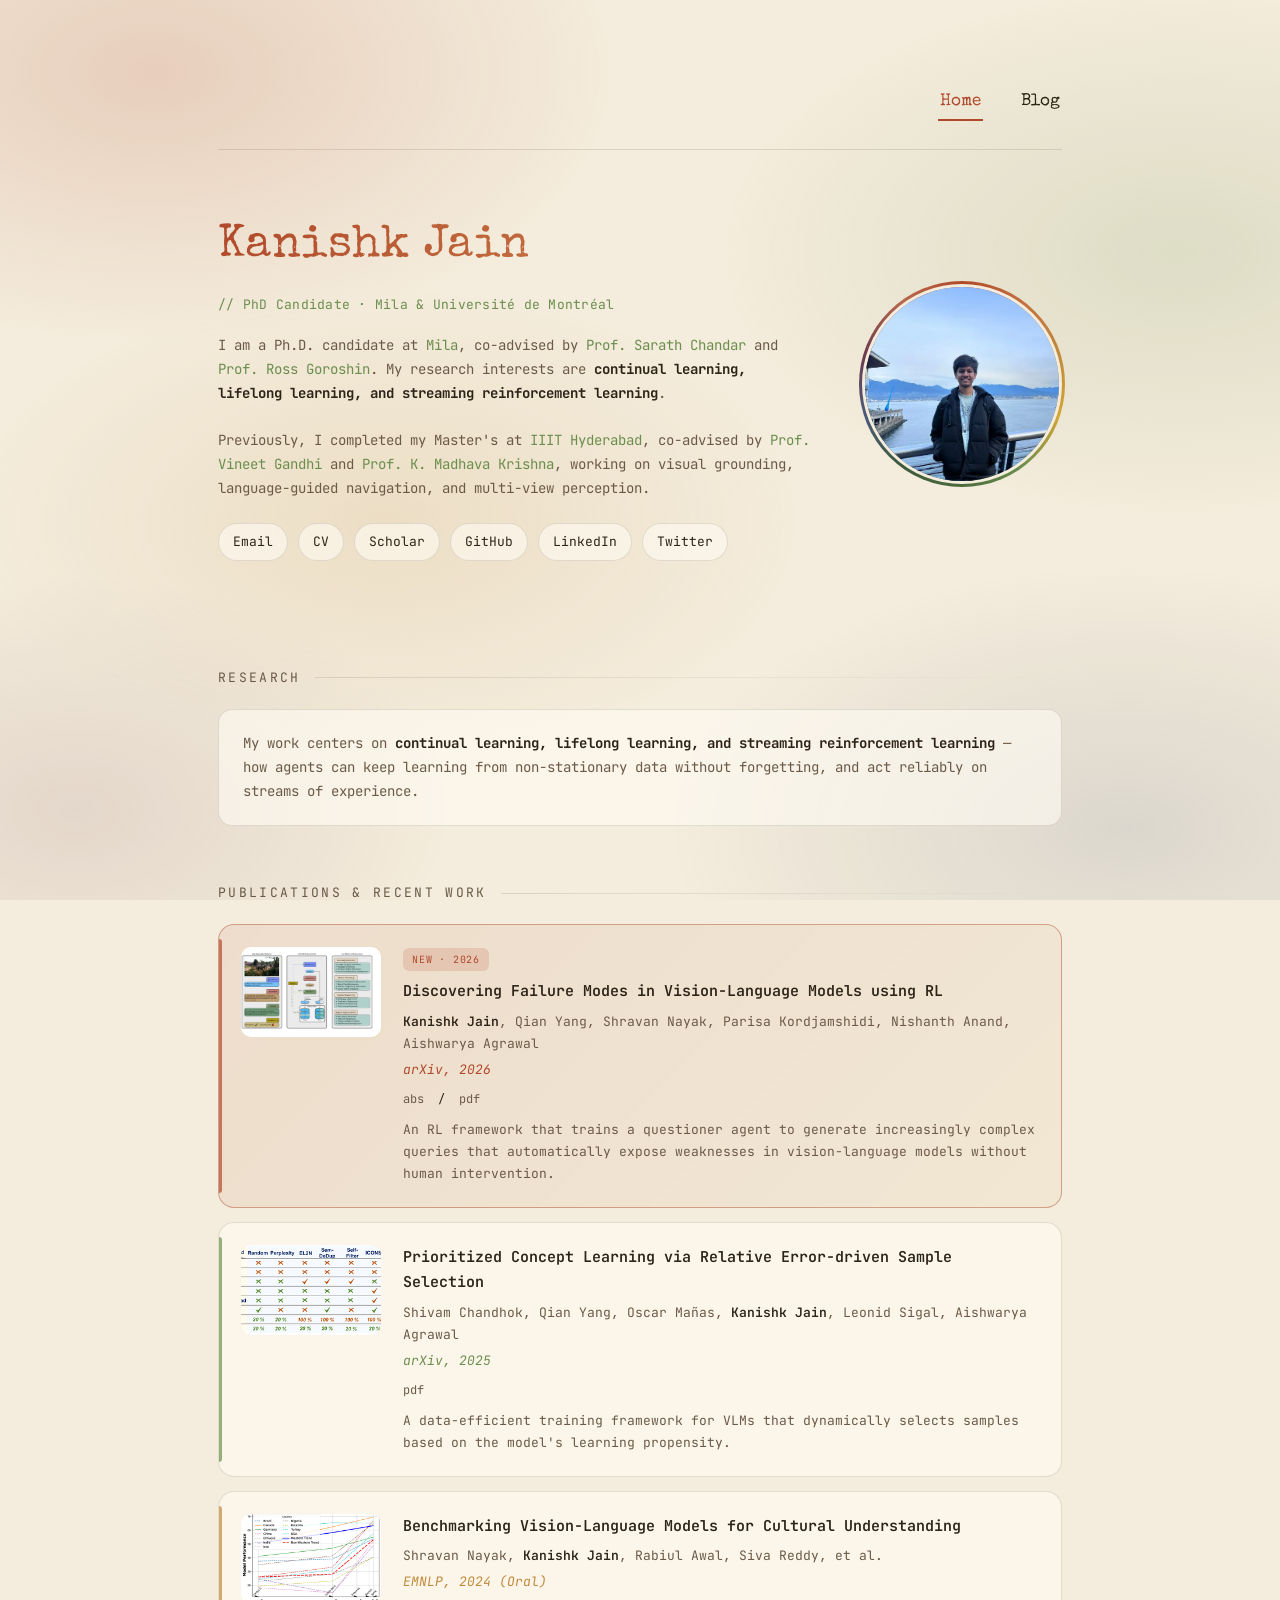
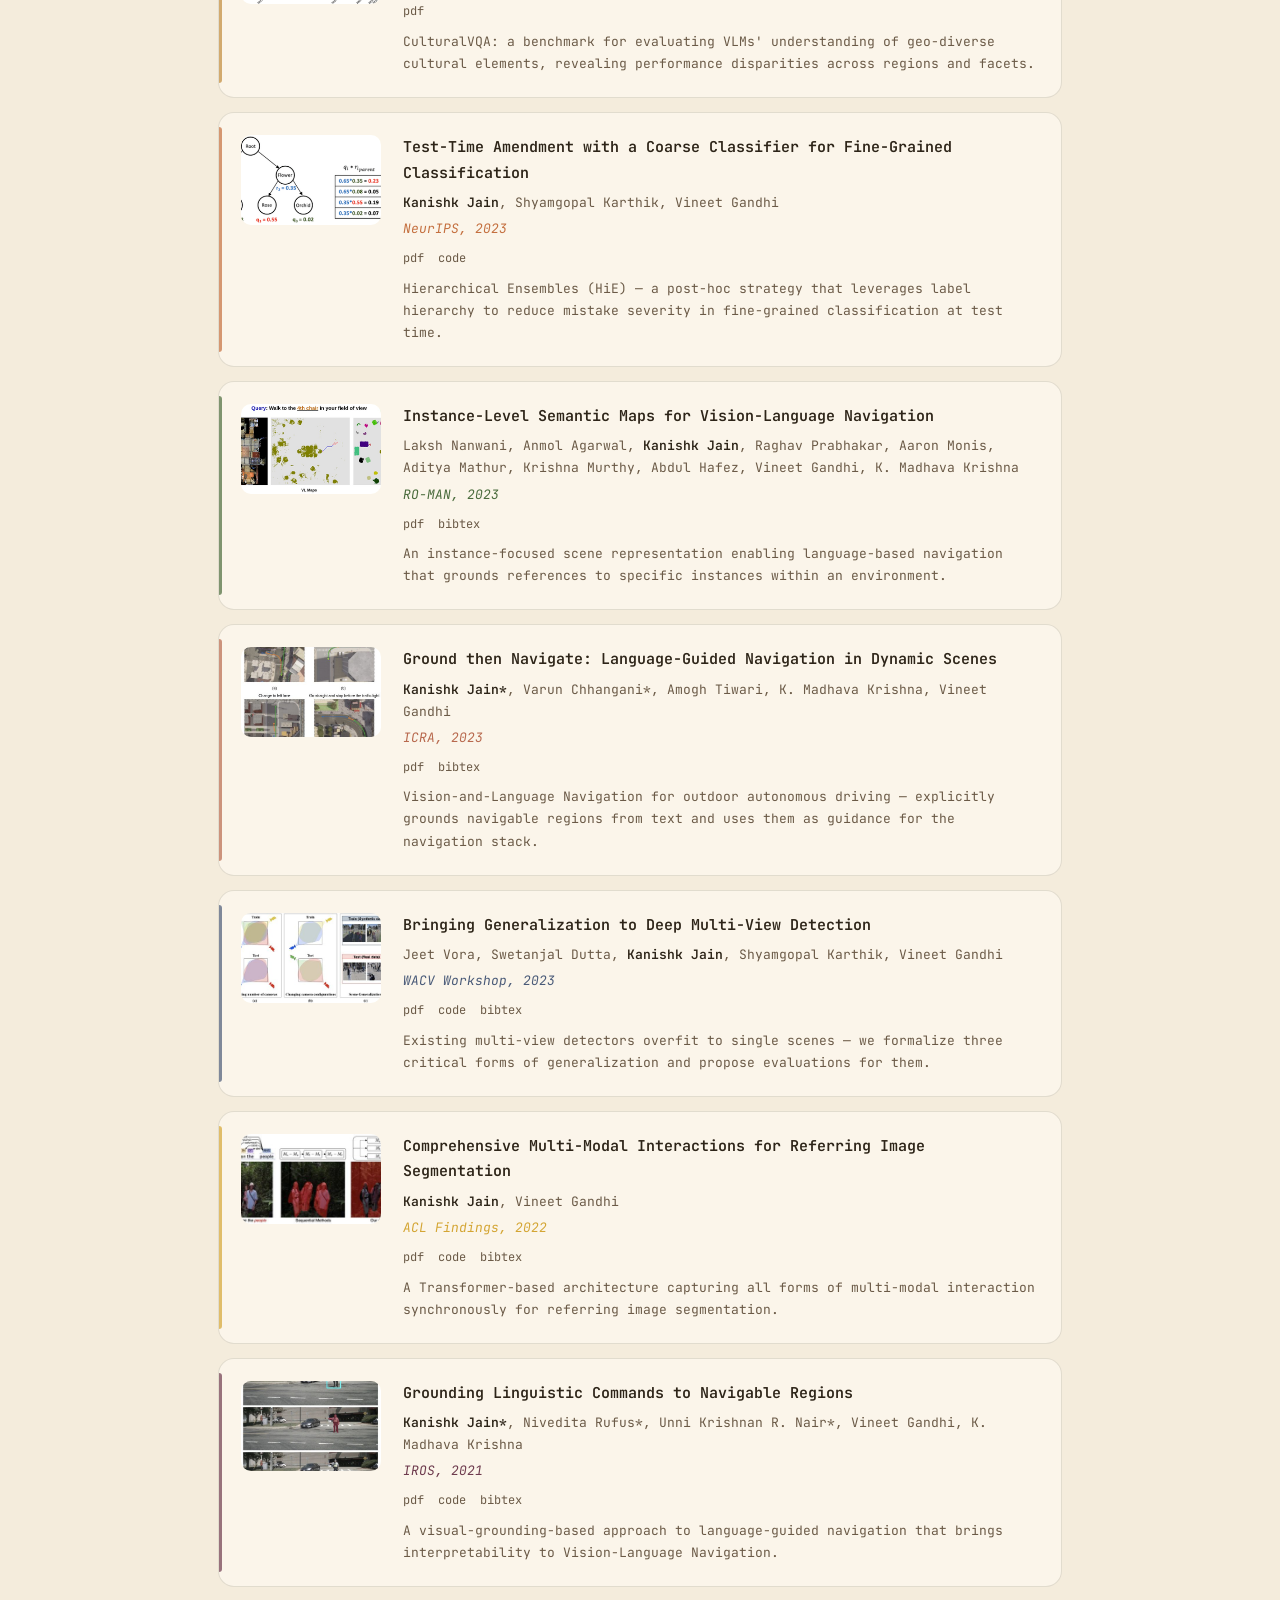
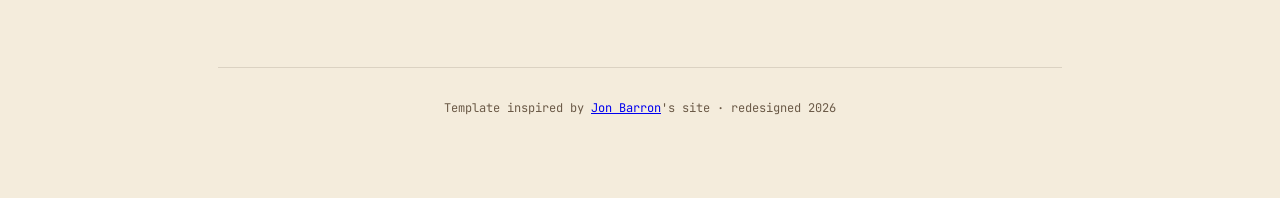
==== commit f6192315: "Simplify nav to Home/Blog with prominent typewriter styling Right-aligned, larger Special Elite font" ====
--- a/index.html
+++ b/index.html
@@ -19,9 +19,8 @@
 
   <!-- ============ TOP NAV ============ -->
   <nav class="topnav">
-    <a href="index.html" class="active">~/home</a>
-    <a href="index.html#publications">~/publications</a>
-    <a href="blog.html">~/blog</a>
+    <a href="index.html" class="active">Home</a>
+    <a href="blog.html">Blog</a>
   </nav>
 
   <!-- ============ HERO ============ -->
--- a/stylesheet.css
+++ b/stylesheet.css
@@ -49,38 +49,35 @@
 /* ---------- Top nav ---------- */
 .topnav {
   display: flex;
-  flex-wrap: wrap;
-  gap: 8px 20px;
-  padding: 14px 0 24px;
-  border-bottom: 1px dashed var(--border);
-  margin-bottom: 24px;
-  font-size: 13px;
+  justify-content: flex-end;
+  gap: 36px;
+  padding: 24px 0 28px;
+  border-bottom: 1px solid var(--border);
+  margin-bottom: 28px;
+  font-family: 'Special Elite', 'JetBrains Mono', monospace;
+  font-size: 17px;
 }
 .topnav a {
-  color: var(--text-dim);
+  color: var(--text);
   text-decoration: none;
-  padding: 4px 8px;
-  border-radius: 4px;
-  transition: all 0.2s ease;
+  padding: 4px 2px;
   position: relative;
-}
-.topnav a::before { content: ''; }
-.topnav a:hover {
-  color: var(--rust);
-  background: rgba(176, 73, 42, 0.08);
-}
-.topnav a.active {
-  color: var(--rust);
-  font-weight: 600;
-}
-.topnav a.active::after {
+  transition: color 0.2s ease;
+}
+.topnav a::after {
   content: '';
   position: absolute;
-  left: 8px; right: 8px; bottom: 0;
+  left: 0; right: 0; bottom: 0;
   height: 2px;
   background: var(--rust);
-  border-radius: 2px;
-}
+  transform: scaleX(0);
+  transform-origin: left;
+  transition: transform 0.25s ease;
+}
+.topnav a:hover { color: var(--rust); }
+.topnav a:hover::after { transform: scaleX(1); }
+.topnav a.active { color: var(--rust); }
+.topnav a.active::after { transform: scaleX(1); }
 
 /* ---------- Animated background ---------- */
 .bg-orbs {
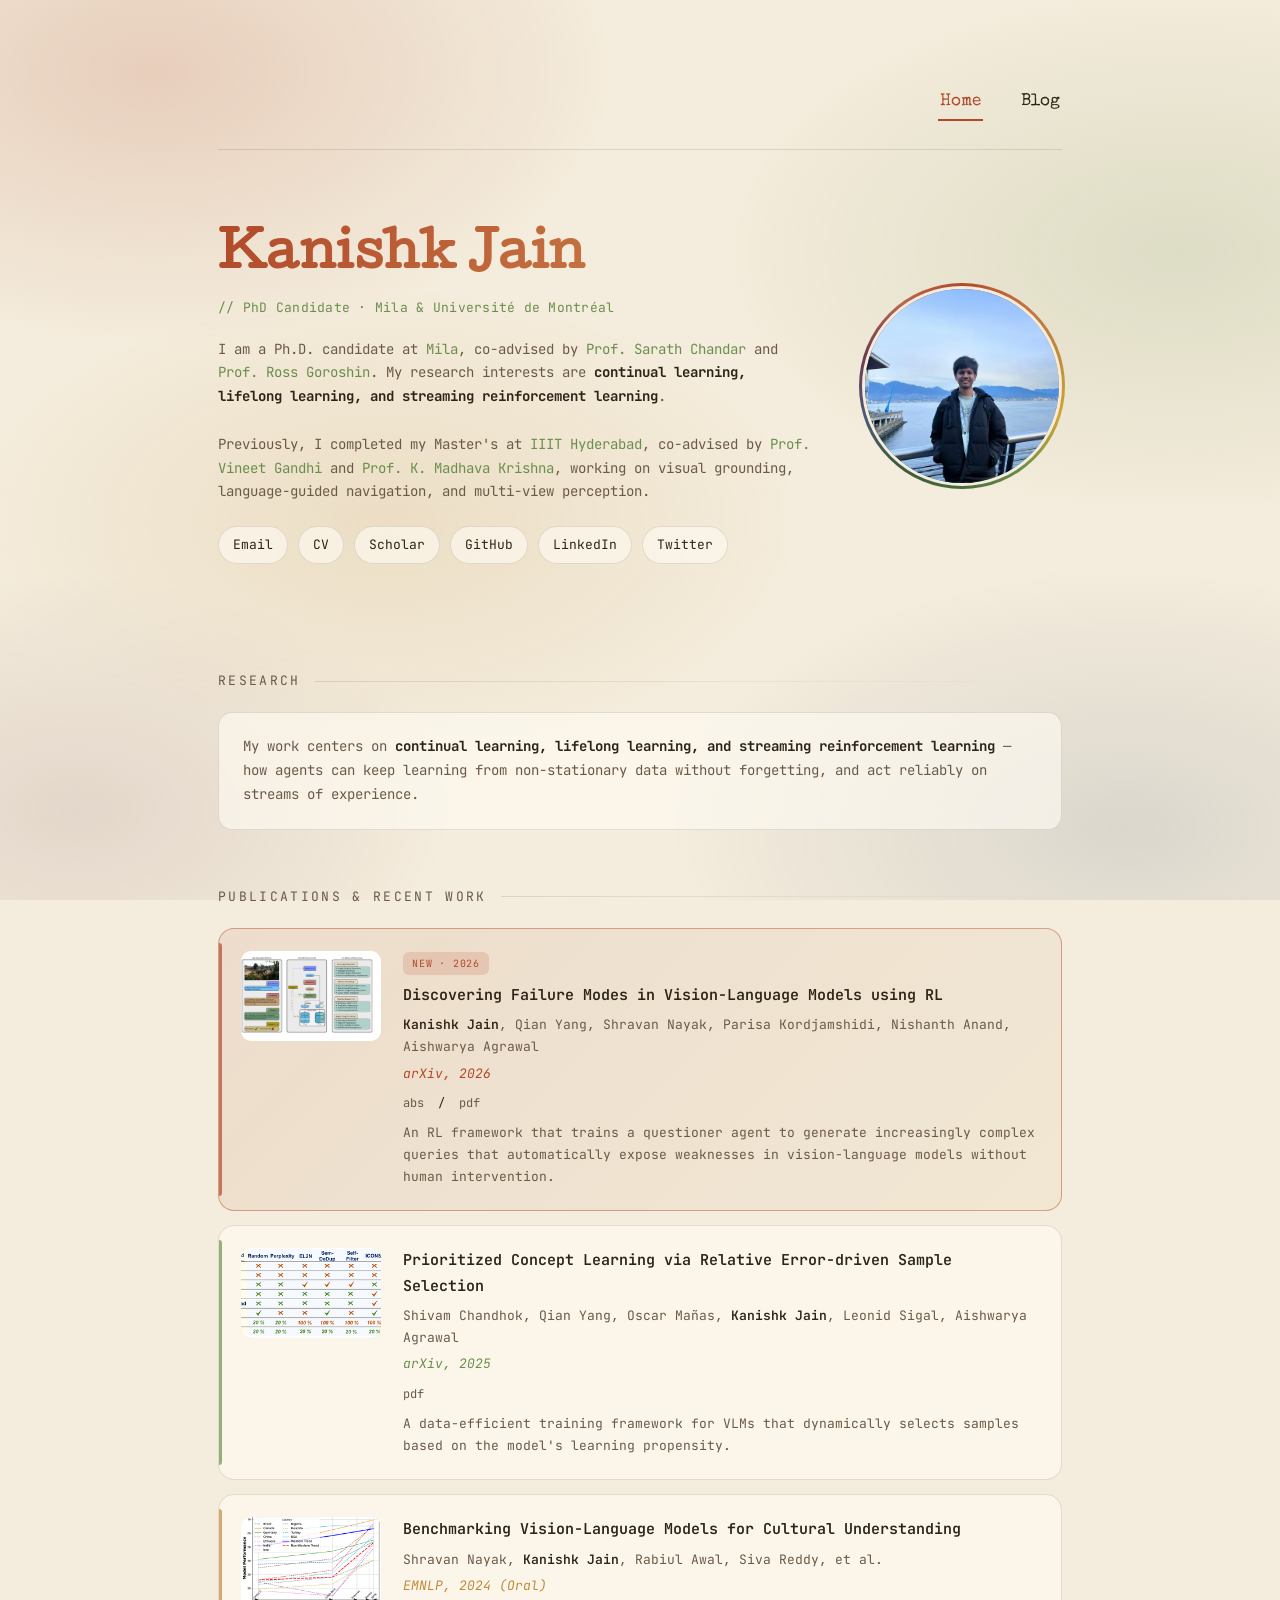
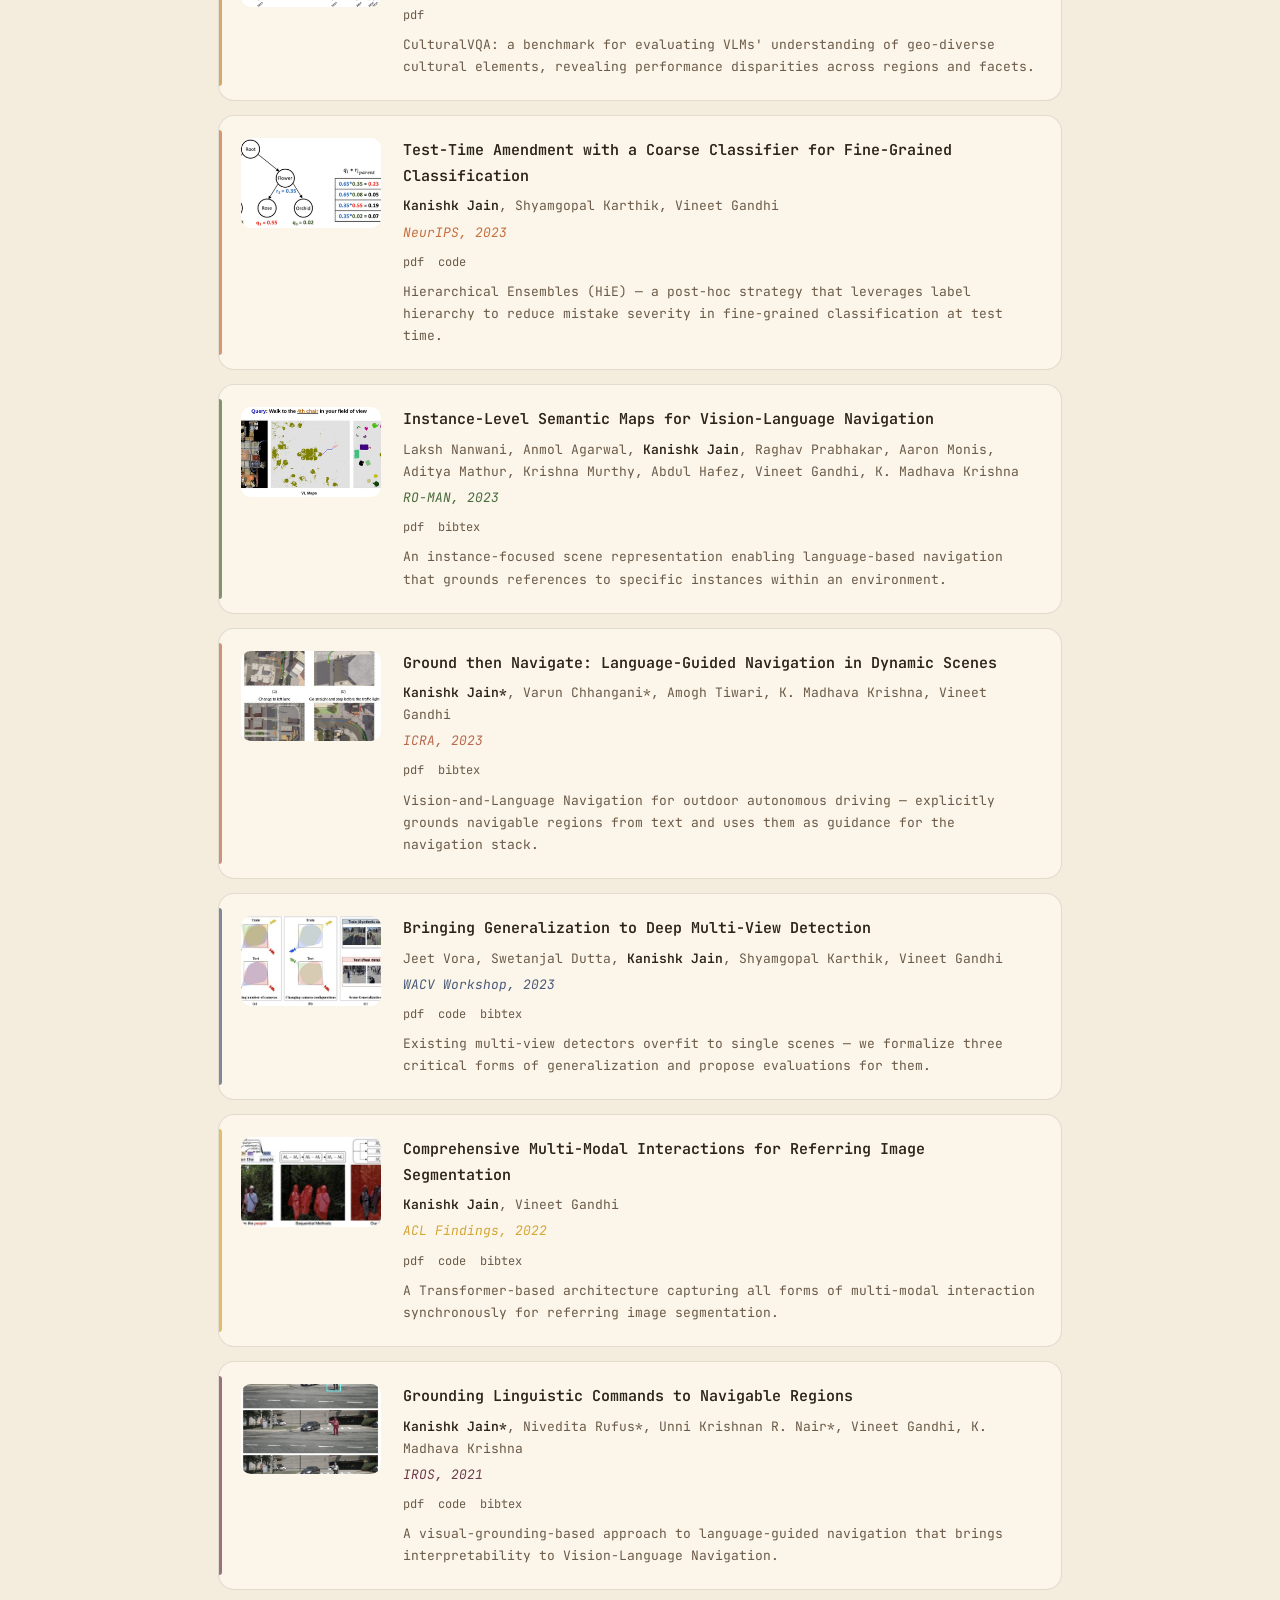
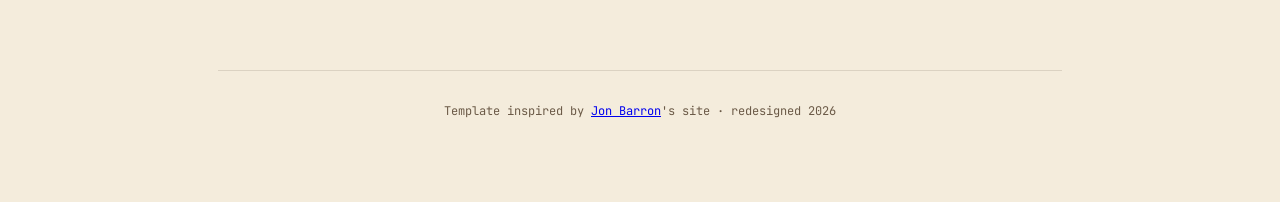
==== commit 8d535aad: "Use American Typewriter for hero name with web fallbacks Falls back to Cutive (Google Font) for non-" ====
--- a/index.html
+++ b/index.html
@@ -7,7 +7,7 @@
   <meta name="viewport" content="width=device-width, initial-scale=1">
   <link rel="preconnect" href="https://fonts.googleapis.com">
   <link rel="preconnect" href="https://fonts.gstatic.com" crossorigin>
-  <link rel="stylesheet" href="https://fonts.googleapis.com/css2?family=JetBrains+Mono:wght@400;500;600;700&family=Special+Elite&display=swap">
+  <link rel="stylesheet" href="https://fonts.googleapis.com/css2?family=Cutive&family=JetBrains+Mono:wght@400;500;600;700&family=Special+Elite&display=swap">
   <link rel="stylesheet" type="text/css" href="stylesheet.css">
   <link rel="icon" href="data:image/svg+xml,<svg xmlns=%22http://www.w3.org/2000/svg%22 viewBox=%220 0 100 100%22><text y=%22.9em%22 font-size=%2290%22>🧠</text></svg>">
 </head>
--- a/stylesheet.css
+++ b/stylesheet.css
@@ -126,9 +126,9 @@
 }
 
 .name {
-  font-family: 'Special Elite', 'JetBrains Mono', monospace;
-  font-size: 46px;
-  font-weight: 400;
+  font-family: 'American Typewriter', 'Cutive', 'Special Elite', 'Courier New', serif;
+  font-size: 48px;
+  font-weight: 700;
   letter-spacing: 0.01em;
   background: linear-gradient(120deg,
     var(--rust) 0%,
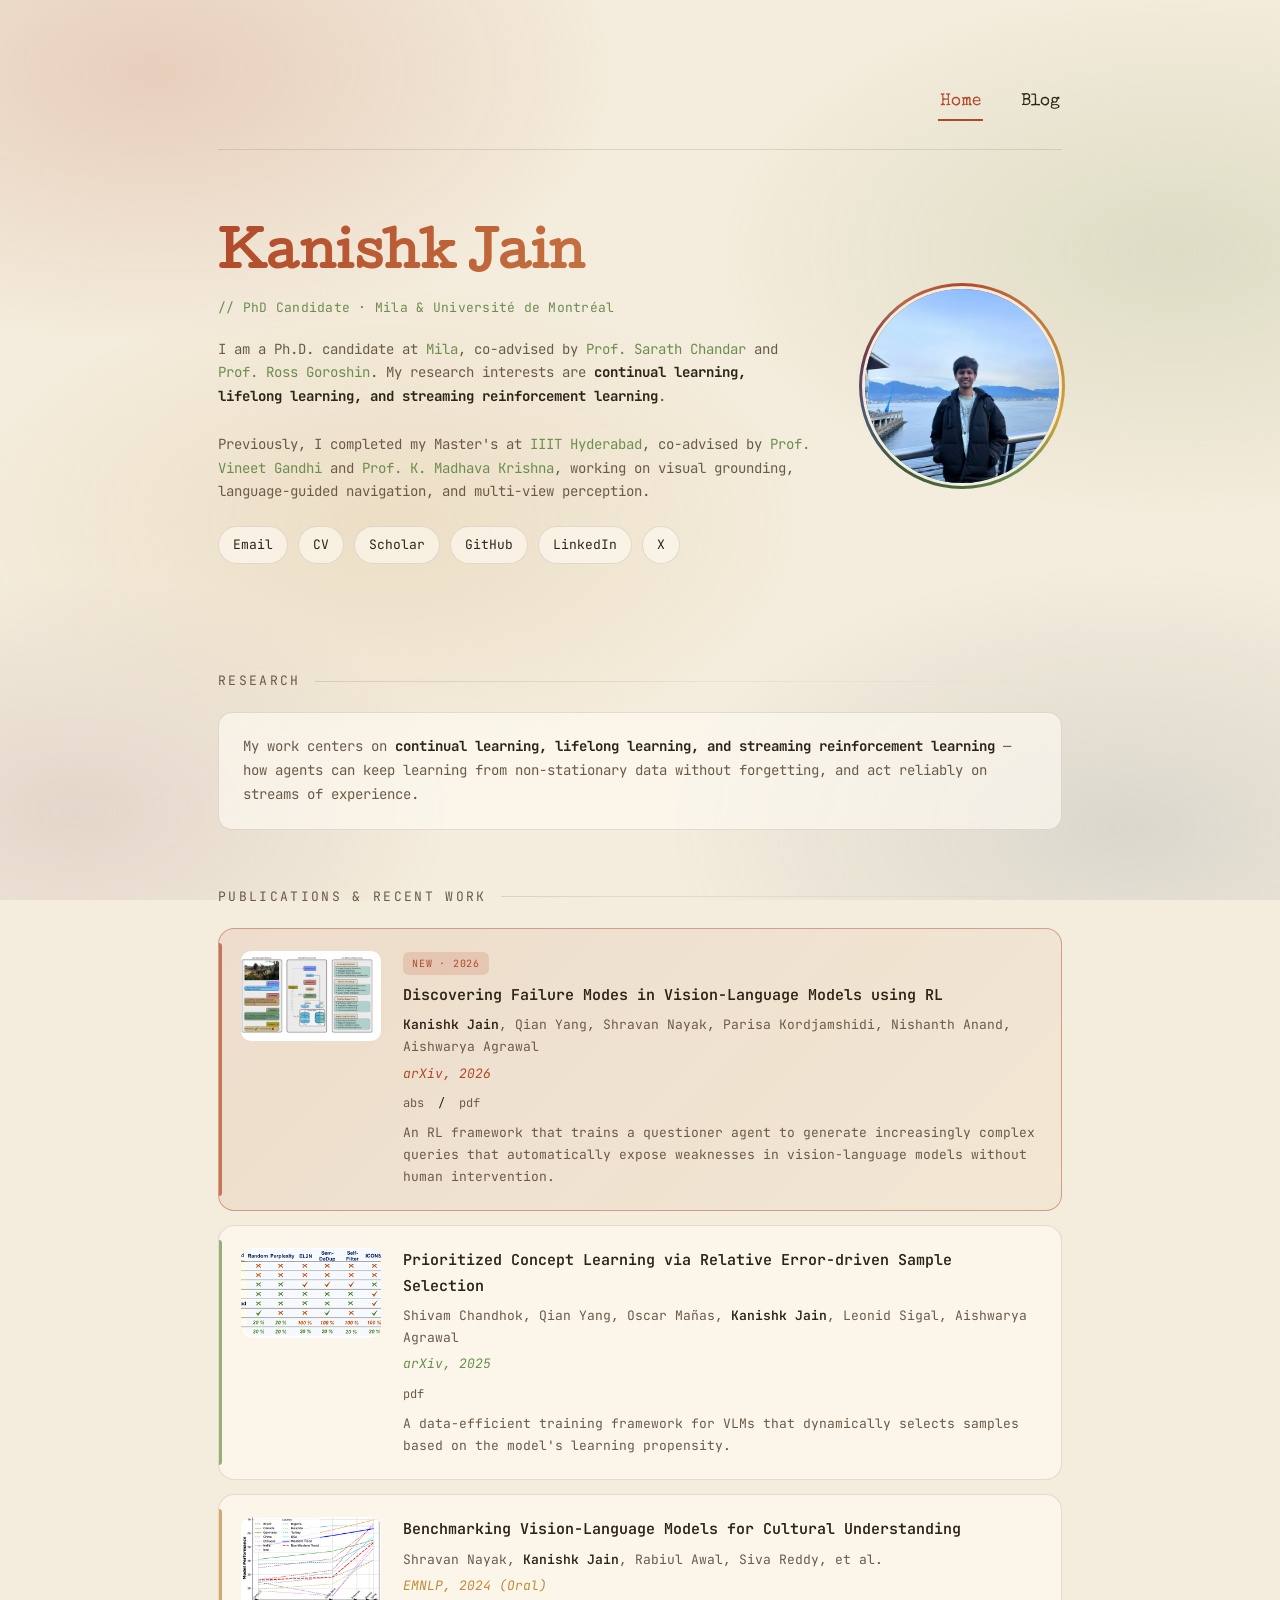
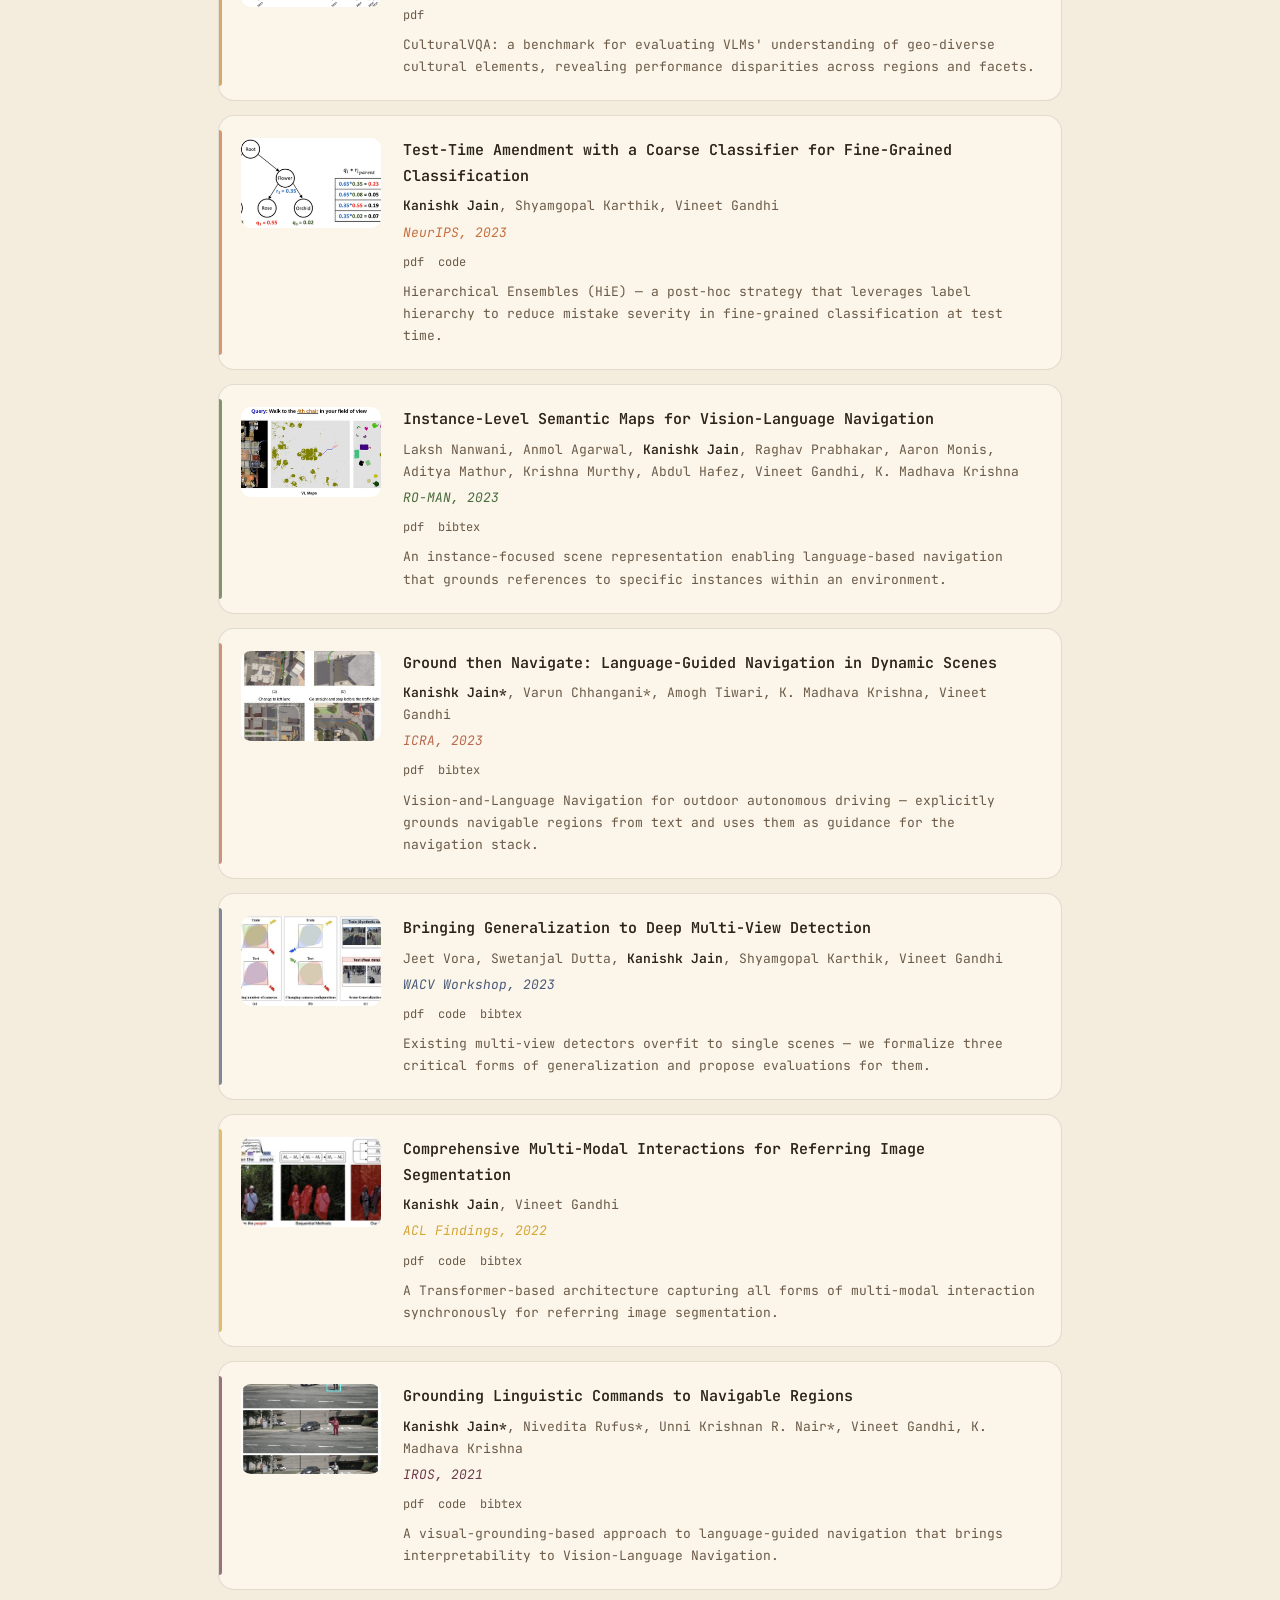
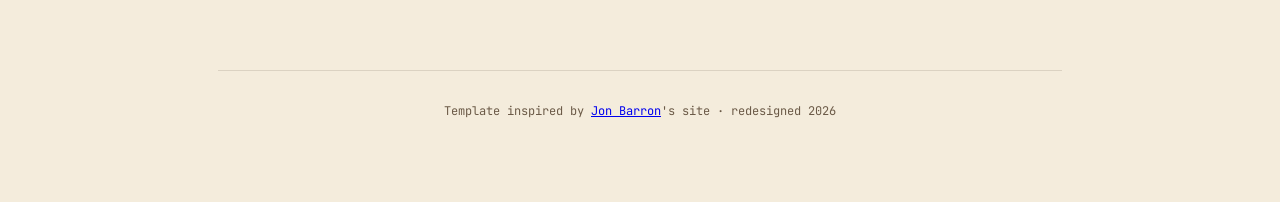
==== commit 75c11c1f: "Polish blog page header and update social link - Add typewriter kicker, large display title with ita" ====
--- a/index.html
+++ b/index.html
@@ -46,7 +46,7 @@
         <a href="https://scholar.google.com/citations?user=NCVuTTAAAAAJ&hl=en">Scholar</a>
         <a href="https://github.com/kanji1011">GitHub</a>
         <a href="https://www.linkedin.com/in/kanji95/">LinkedIn</a>
-        <a href="https://twitter.com/kanishkjain95">Twitter</a>
+        <a href="https://x.com/kanji1011">X</a>
       </div>
     </div>
     <div class="avatar-wrap">
--- a/stylesheet.css
+++ b/stylesheet.css
@@ -367,8 +367,89 @@
 .pub-desc { font-size: 13px; color: var(--text-dim); margin-top: 6px; }
 
 /* ---------- Blog ---------- */
-.blog-header { padding: 20px 0 30px; animation: fadeUp 0.8s ease-out; }
-.blog-header .bio { color: var(--text-dim); margin-top: 14px; }
+.blog-header {
+  padding: 28px 0 42px;
+  text-align: center;
+  animation: fadeUp 0.8s ease-out;
+  border-bottom: 1px dashed var(--border);
+  margin-bottom: 36px;
+}
+.kicker {
+  font-family: 'JetBrains Mono', monospace;
+  font-size: 11px;
+  letter-spacing: 0.35em;
+  text-transform: uppercase;
+  color: var(--rust);
+  margin-bottom: 14px;
+}
+.blog-title {
+  font-family: 'American Typewriter', 'Cutive', 'Special Elite', serif;
+  font-size: 54px;
+  line-height: 1.1;
+  font-weight: 700;
+  color: var(--text);
+  margin: 0 auto 18px;
+  max-width: 600px;
+}
+.blog-title em {
+  font-style: italic;
+  color: var(--rust);
+  font-weight: 400;
+}
+.rule {
+  font-family: 'Special Elite', 'Courier New', monospace;
+  color: var(--text-dim);
+  letter-spacing: 0.6em;
+  margin: 18px 0 24px;
+  opacity: 0.7;
+}
+.blog-intro {
+  font-family: 'Cutive', 'American Typewriter', serif;
+  font-size: 17px;
+  line-height: 1.75;
+  color: var(--text-dim);
+  max-width: 560px;
+  margin: 0 auto;
+}
+.hl {
+  background: linear-gradient(180deg, transparent 60%, color-mix(in srgb, var(--ochre) 38%, transparent) 60%);
+  color: var(--text);
+  padding: 0 2px;
+}
+.tw-cursor::after {
+  content: '▍';
+  display: inline-block;
+  margin-left: 3px;
+  color: var(--rust);
+  animation: blink 1.05s steps(1) infinite;
+}
+@keyframes blink {
+  50% { opacity: 0; }
+}
+
+.post-stamp {
+  position: absolute;
+  top: 14px;
+  right: 18px;
+  font-family: 'Special Elite', monospace;
+  font-size: 11px;
+  letter-spacing: 0.2em;
+  color: var(--c);
+  opacity: 0.55;
+  border: 1px solid currentColor;
+  padding: 2px 8px;
+  border-radius: 2px;
+  transform: rotate(2deg);
+}
+.footer-mark {
+  font-family: 'Cutive', serif;
+  color: var(--text-dim);
+  letter-spacing: 0.4em;
+  font-size: 14px;
+  display: inline-block;
+  margin-bottom: 8px;
+  opacity: 0.6;
+}
 
 .post-grid {
   display: grid;
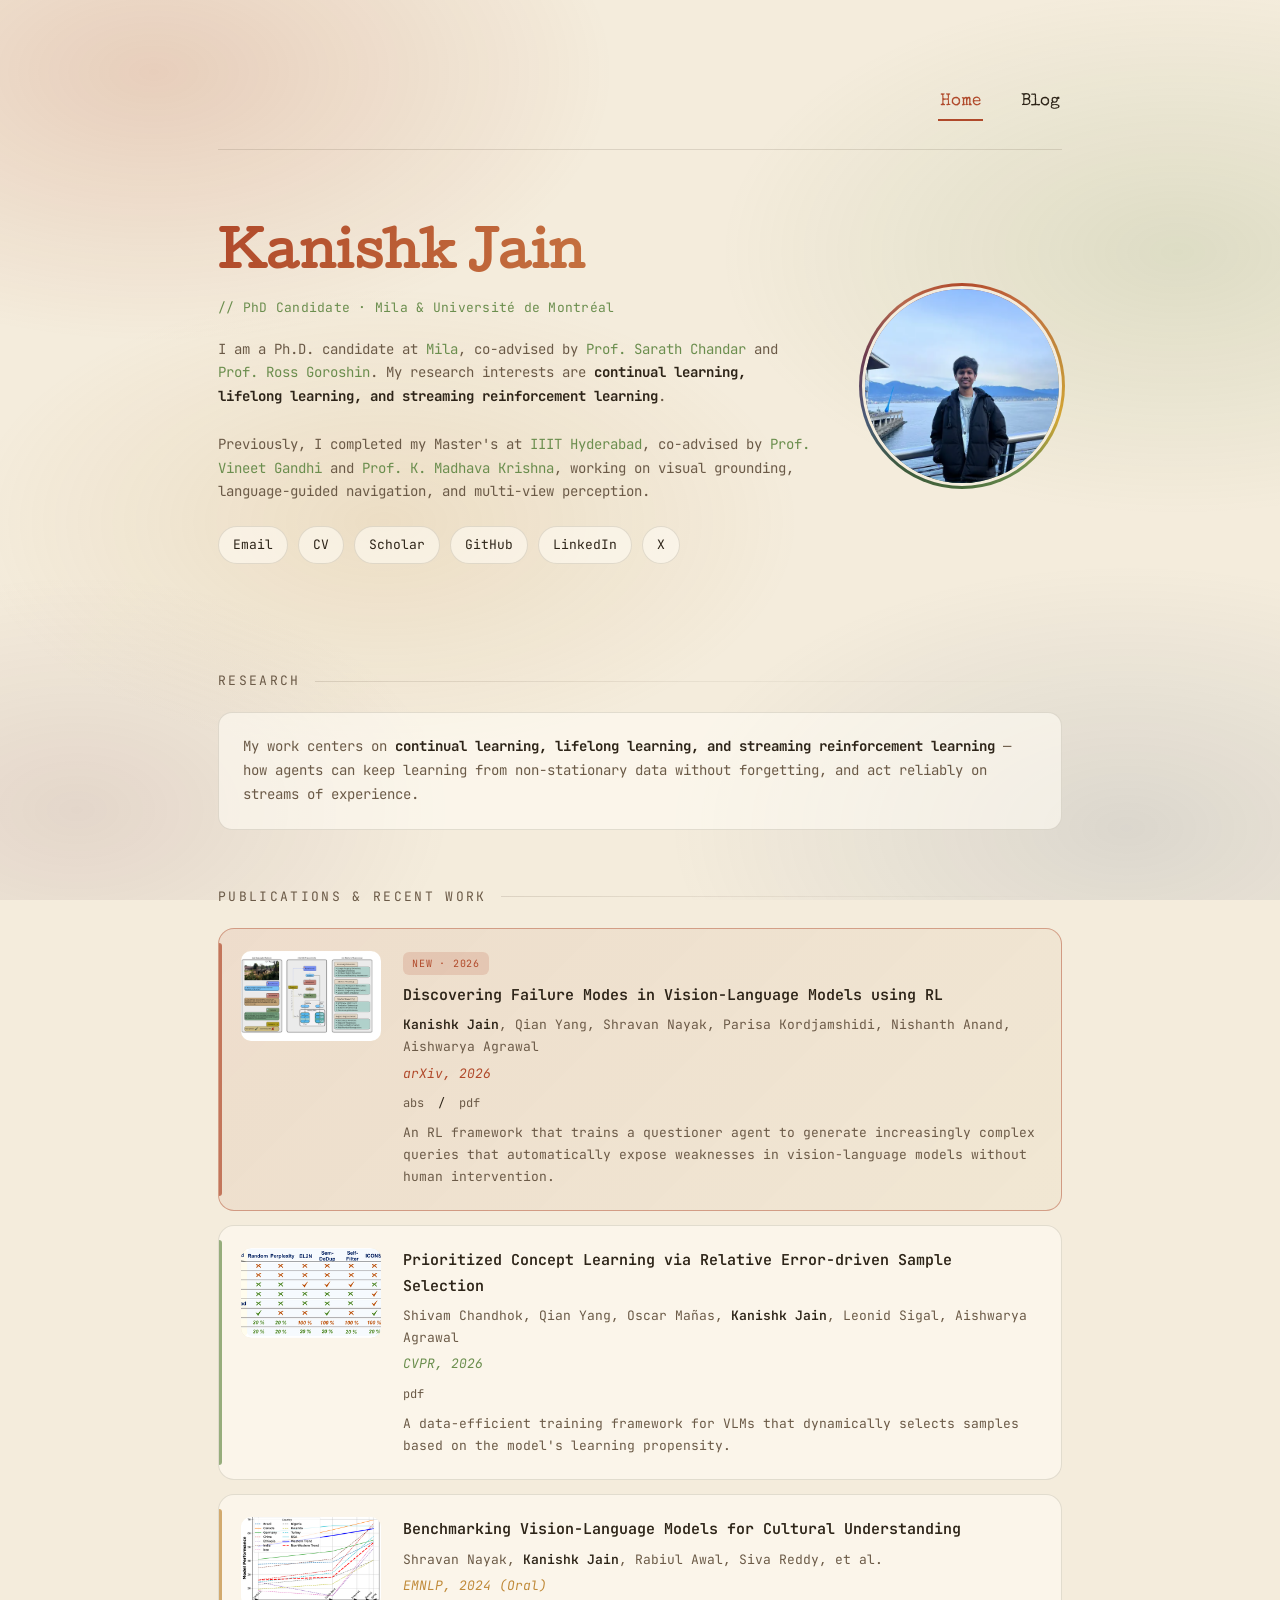
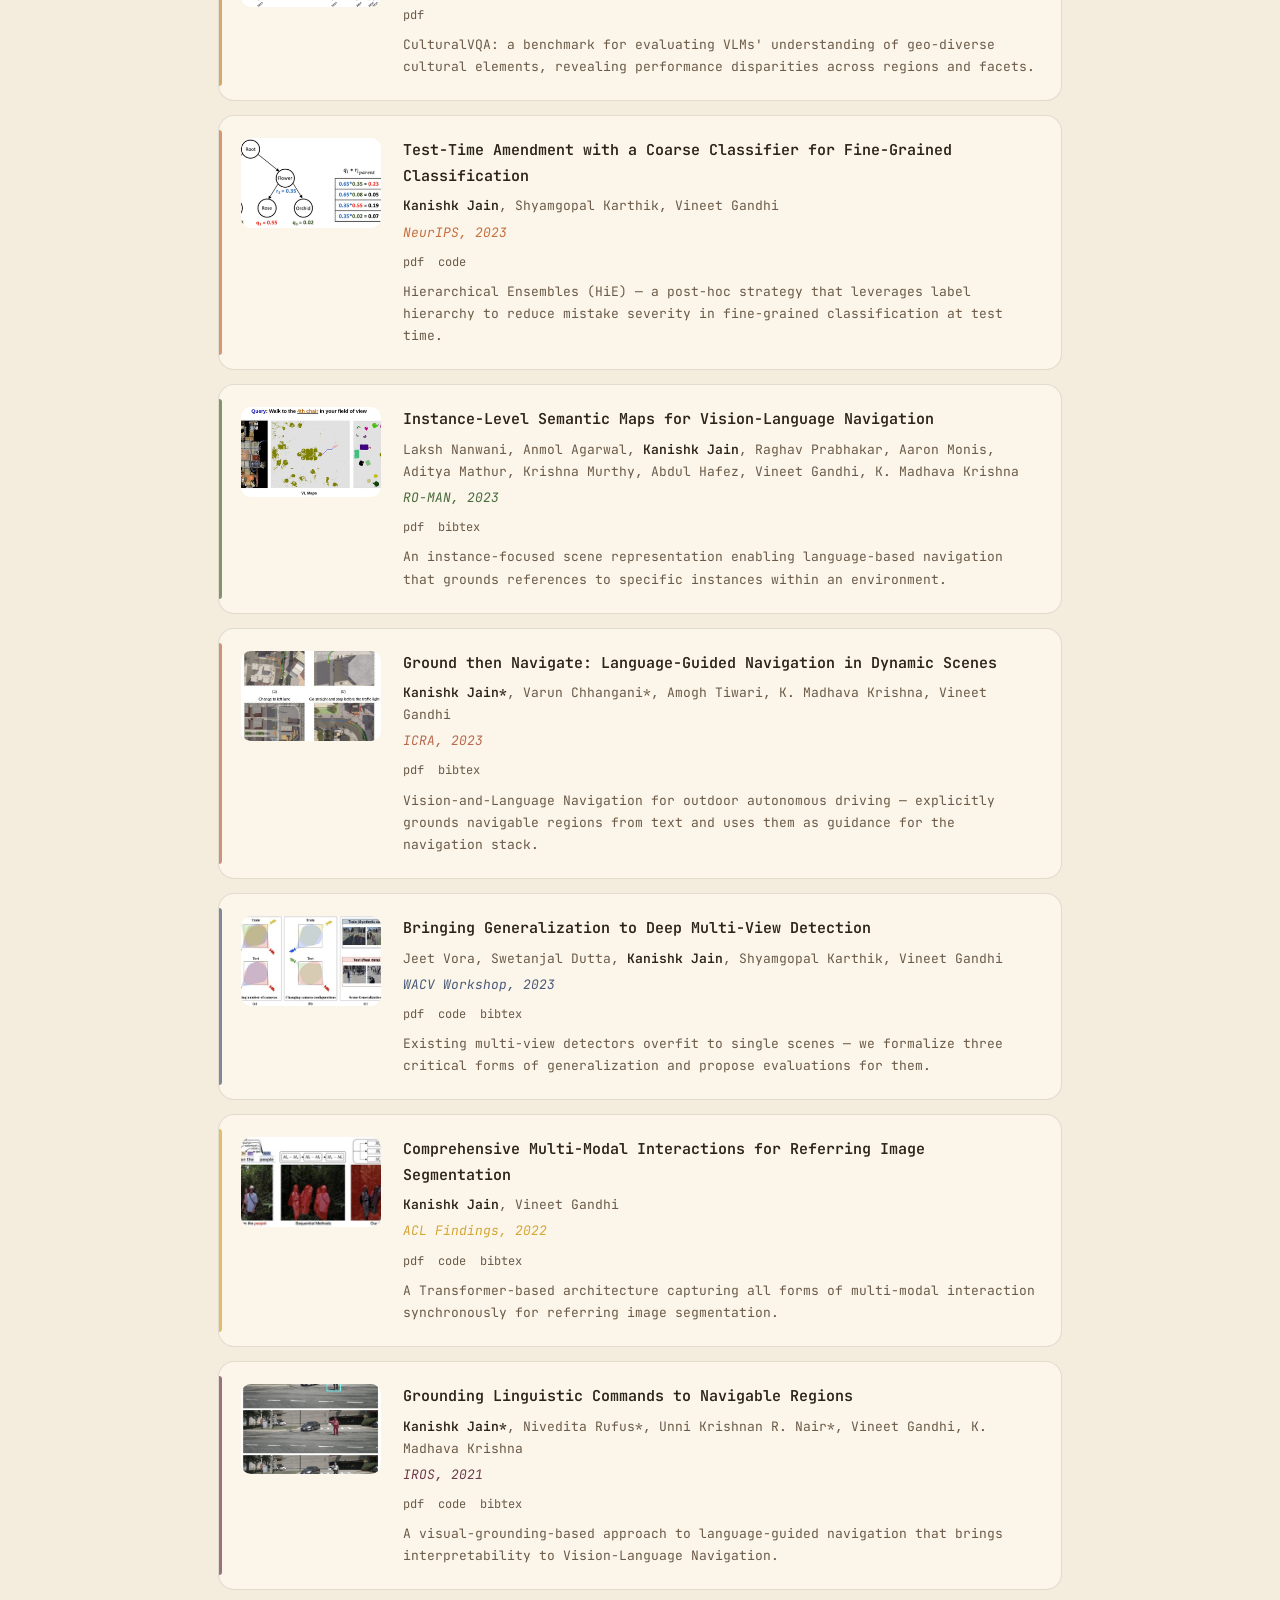
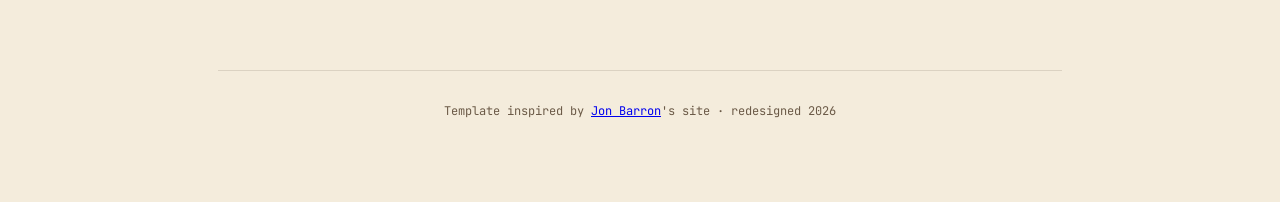
==== commit 59b2d472: "Update Prioritized Concept Learning venue to CVPR 2026" ====
--- a/index.html
+++ b/index.html
@@ -86,7 +86,7 @@
       <div>
         <div class="pub-title"><a href="https://arxiv.org/abs/2506.01085">Prioritized Concept Learning via Relative Error-driven Sample Selection</a></div>
         <div class="pub-authors">Shivam Chandhok, Qian Yang, Oscar Mañas, <strong>Kanishk Jain</strong>, Leonid Sigal, Aishwarya Agrawal</div>
-        <div class="pub-venue">arXiv, 2025</div>
+        <div class="pub-venue">CVPR, 2026</div>
         <div class="pub-actions"><a href="https://arxiv.org/abs/2506.01085">pdf</a></div>
         <p class="pub-desc">A data-efficient training framework for VLMs that dynamically selects samples based on the model's learning propensity.</p>
       </div>
